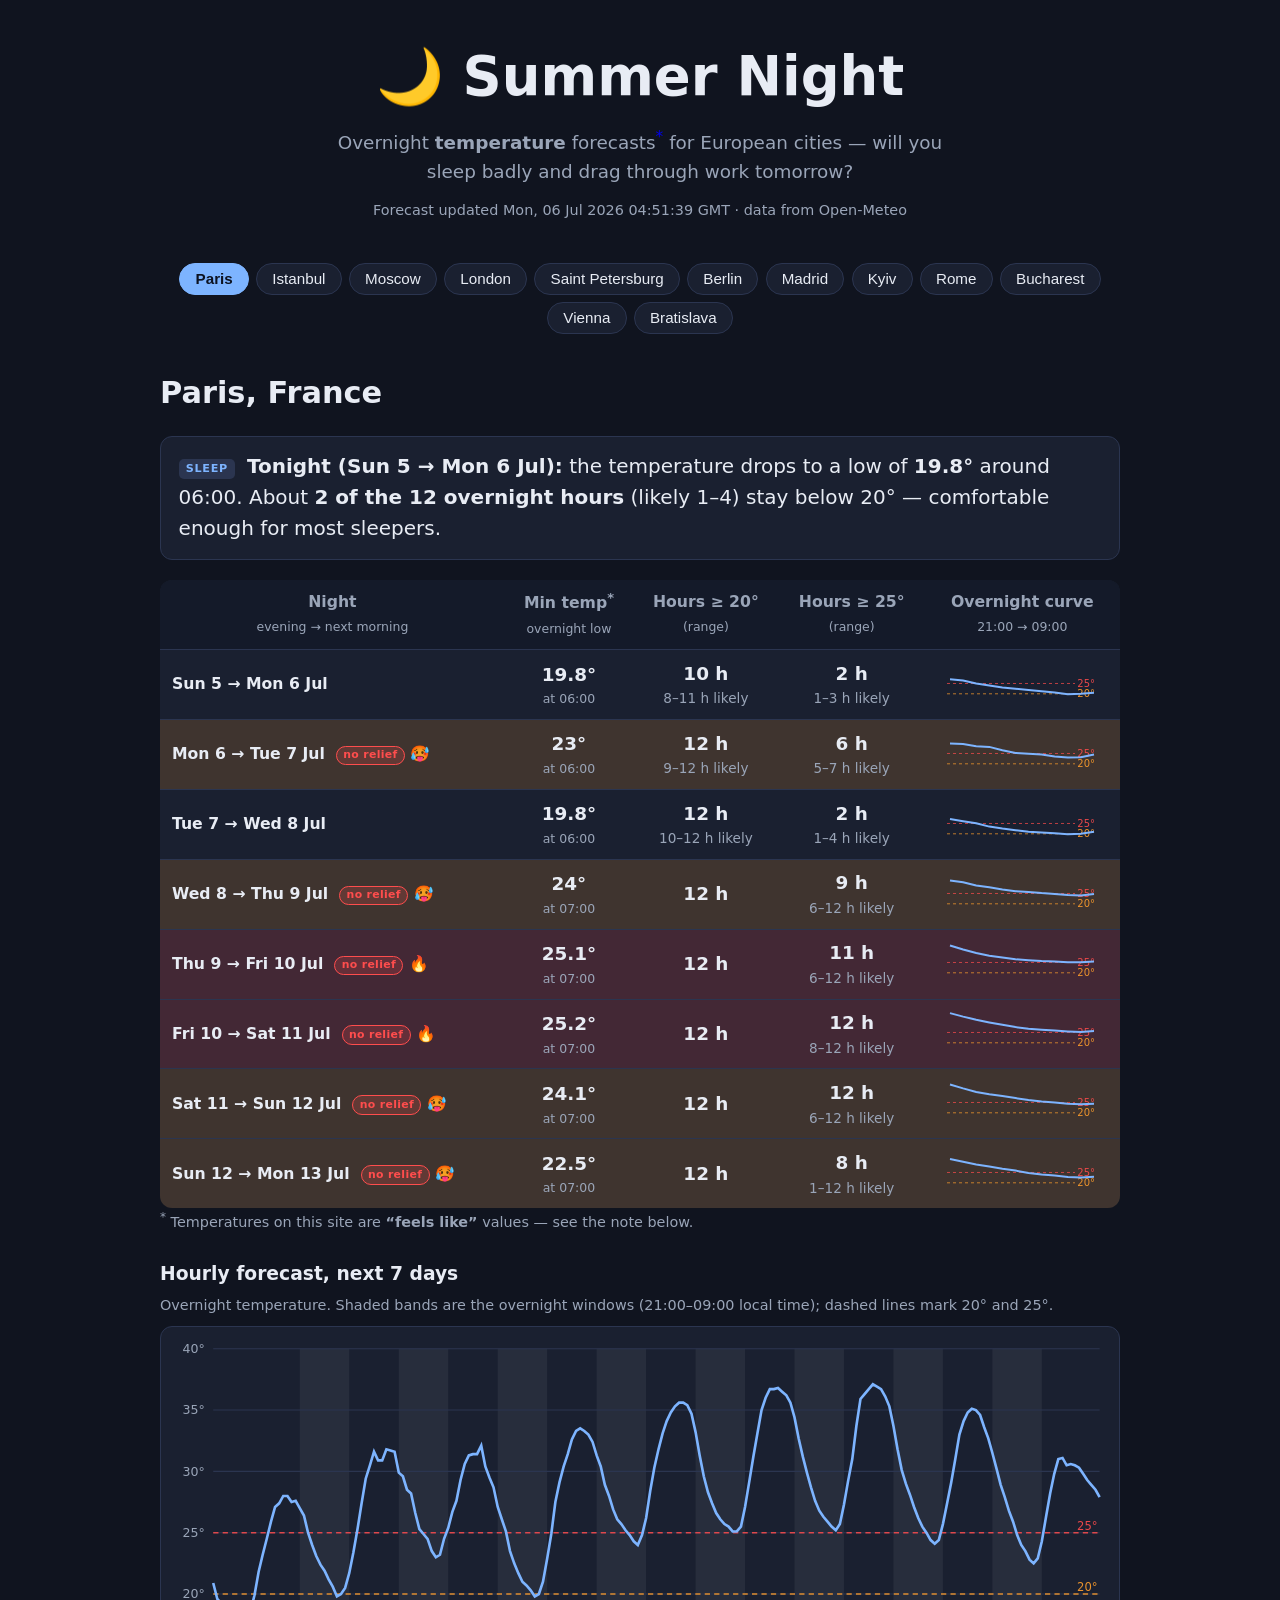
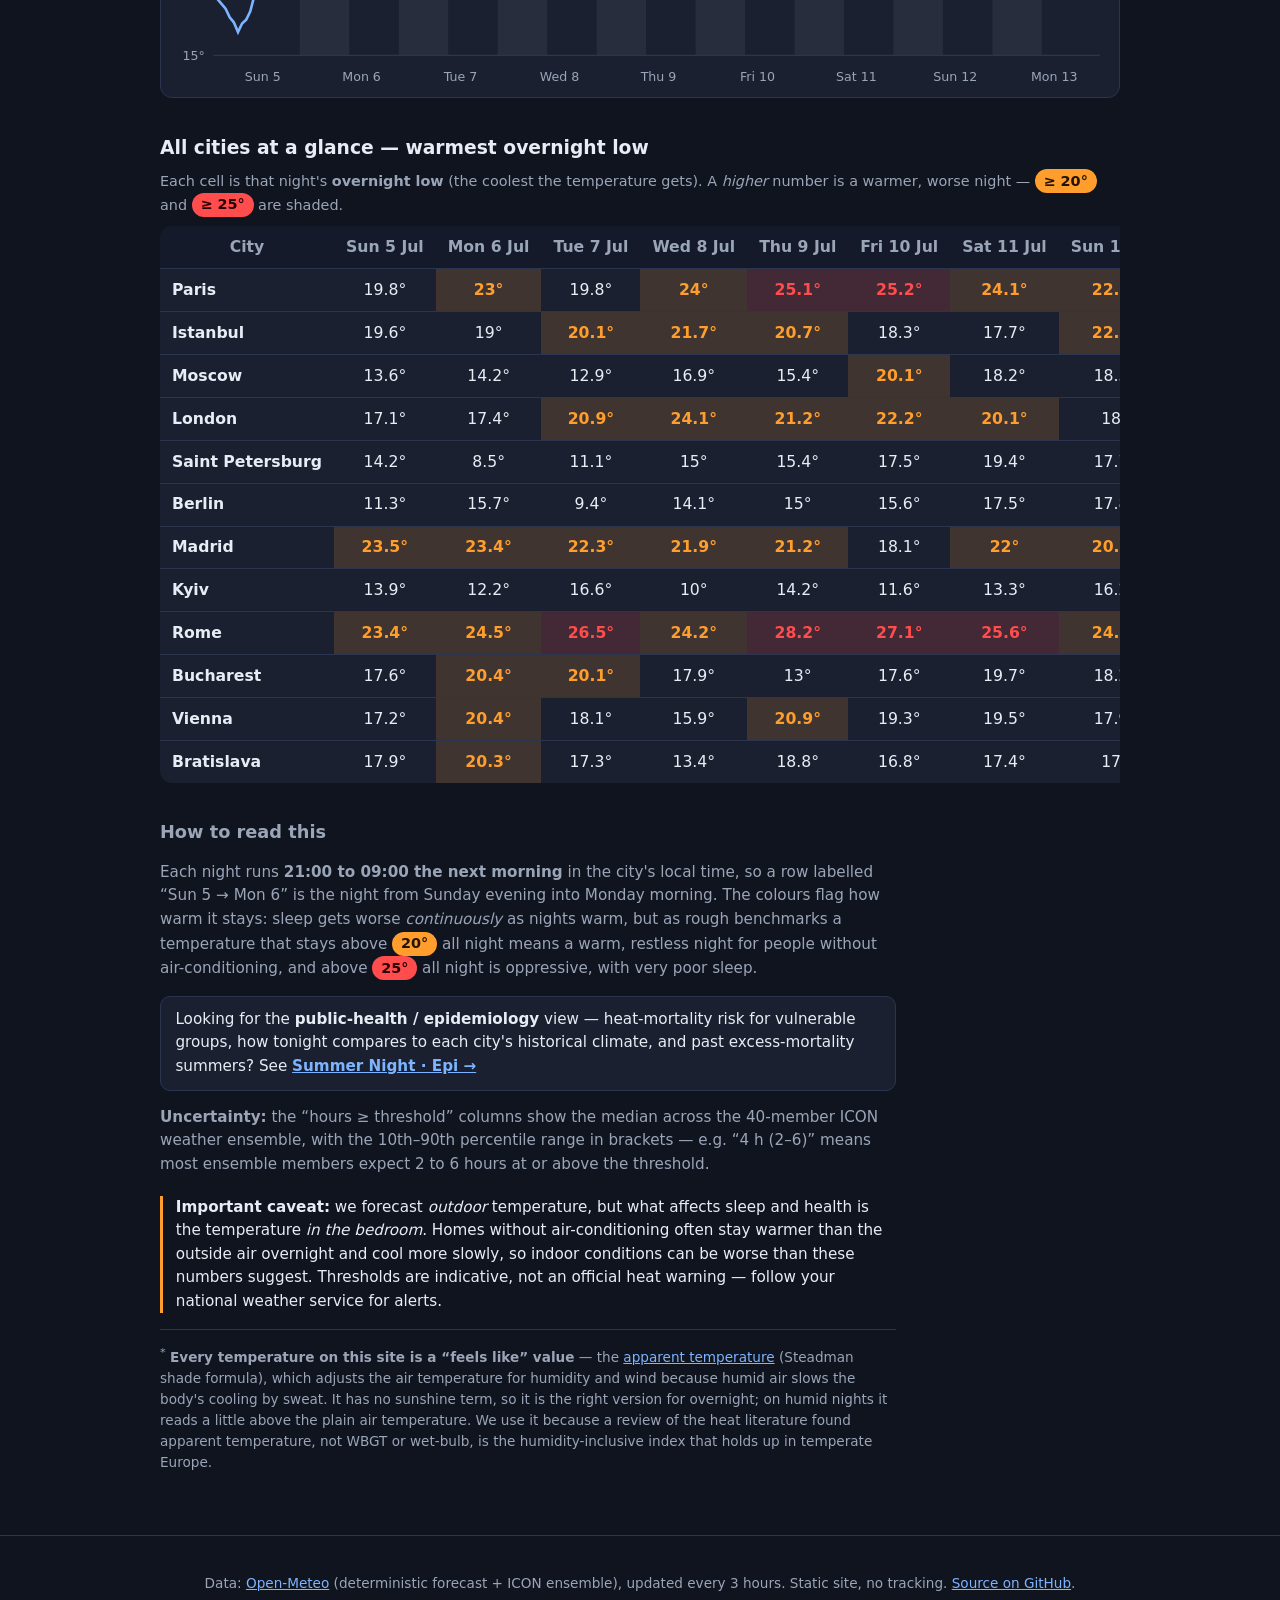
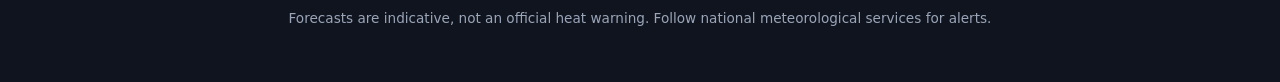
==== index.html @ 439a7d9b "Terminology cleanup, permalinks, Bratislava; remove sleep-debt banner - Call the metric 'temperature" ====
<!DOCTYPE html>
<html lang="en">
<head>
<meta charset="utf-8">
<meta name="viewport" content="width=device-width, initial-scale=1">
<title>Summer Night — overnight heat in European cities</title>
<meta name="description" content="Overnight temperature forecasts (feels like / apparent temperature) for Paris and the largest European cities, updated automatically from Open-Meteo.">
<link rel="stylesheet" href="assets/style.css">
</head>
<body>
<header>
  <h1>🌙 Summer Night</h1>
  <p class="subtitle">Overnight <strong>temperature</strong> forecasts<sup><a href="#feels-like">*</a></sup>
    for European cities — will you sleep badly and drag through work tomorrow?</p>
  <p class="updated" id="updated">Loading…</p>
</header>

<main>
  <nav class="city-pills" id="cityPills" aria-label="Choose a city"></nav>

  <section id="cityPanel" class="hidden">
    <h2 id="cityName"></h2>
    <p class="headline" id="headline"></p>

    <div class="table-wrap">
      <table id="nightTable">
        <thead>
          <tr>
            <th>Night<br><span class="thin">evening → next morning</span></th>
            <th>Min temp<sup>*</sup><br><span class="thin">overnight low</span></th>
            <th>Hours ≥ 20°<br><span class="thin">(range)</span></th>
            <th>Hours ≥ 25°<br><span class="thin">(range)</span></th>
            <th>Overnight curve<br><span class="thin">21:00 → 09:00</span></th>
          </tr>
        </thead>
        <tbody></tbody>
      </table>
    </div>
    <p class="chart-note"><sup>*</sup> Temperatures on this site are <strong>“feels like”</strong> values —
      see the note below.</p>

    <h3>Hourly forecast, next 7 days</h3>
    <p class="chart-note">Overnight temperature. Shaded bands are the overnight windows
      (21:00–09:00 local time); dashed lines mark 20° and 25°.</p>
    <div id="chart" class="chart"></div>
  </section>

  <section>
    <h3>All cities at a glance — warmest overnight low</h3>
    <p class="chart-note">Each cell is that night's <strong>overnight low</strong> (the coolest the
      temperature gets). A <em>higher</em> number is a warmer, worse night —
      <span class="chip warn">≥ 20°</span> and <span class="chip danger">≥ 25°</span> are shaded.</p>
    <div class="table-wrap">
      <table id="overview"><thead></thead><tbody></tbody></table>
    </div>
  </section>

  <section class="explain">
    <h3>How to read this</h3>
    <p>Each night runs <strong>21:00 to 09:00 the next morning</strong> in the city's local time, so a
      row labelled “Sun 5 → Mon 6” is the night from Sunday evening into Monday morning. The colours
      flag how warm it stays: sleep gets worse <em>continuously</em> as nights warm, but as rough
      benchmarks a temperature that stays above <span class="chip warn">20°</span> all night means a
      warm, restless night for people without air-conditioning, and above
      <span class="chip danger">25°</span> all night is oppressive, with very poor sleep.</p>
    <p class="epi-link">Looking for the <strong>public-health / epidemiology</strong> view — heat-mortality
      risk for vulnerable groups, how tonight compares to each city's historical climate, and past
      excess-mortality summers? See <a href="epi/">Summer Night · Epi &rarr;</a></p>
    <p><strong>Uncertainty:</strong> the “hours ≥ threshold” columns show the median across the
      40-member ICON weather ensemble, with the 10th–90th percentile range in brackets — e.g.
      “4 h (2–6)” means most ensemble members expect 2 to 6 hours at or above the threshold.</p>
    <p class="caveat"><strong>Important caveat:</strong> we forecast <em>outdoor</em> temperature, but
      what affects sleep and health is the temperature <em>in the bedroom</em>. Homes without
      air-conditioning often stay warmer than the outside air overnight and cool more slowly, so indoor
      conditions can be worse than these numbers suggest. Thresholds are indicative, not an official
      heat warning — follow your national weather service for alerts.</p>

    <p class="footnote" id="feels-like"><sup>*</sup> <strong>Every temperature on this site is a
      “feels like” value</strong> — the <a href="https://en.wikipedia.org/wiki/Apparent_temperature">apparent
      temperature</a> (Steadman shade formula), which adjusts the air temperature for humidity and wind
      because humid air slows the body's cooling by sweat. It has no sunshine term, so it is the right
      version for overnight; on humid nights it reads a little above the plain air temperature. We use
      it because a review of the heat literature found apparent temperature, not WBGT or wet-bulb, is
      the humidity-inclusive index that holds up in temperate Europe.</p>
  </section>
</main>

<footer>
  <p>Data: <a href="https://open-meteo.com/">Open-Meteo</a> (deterministic forecast + ICON ensemble),
    updated every 3 hours. Static site, no tracking.
    <a href="https://github.com/MLGlobalHealth/summer-night">Source on GitHub</a>.</p>
  <p>Forecasts are indicative, not an official heat warning. Follow national meteorological services
    for alerts.</p>
</footer>

<script src="assets/app.js"></script>
</body>
</html>
---- assets/style.css ----
:root {
  --bg: #10141f;
  --panel: #1a2030;
  --text: #e8ecf4;
  --muted: #9aa5b8;
  --line: #2b3550;
  --warn: #ff9e2c;
  --warn-bg: rgba(255, 158, 44, 0.16);
  --danger: #ff4d4d;
  --danger-bg: rgba(255, 77, 77, 0.18);
  --ok: #6fd08c;
  --accent: #7db4ff;
}

* { box-sizing: border-box; }

body {
  margin: 0;
  font-family: system-ui, -apple-system, "Segoe UI", Roboto, sans-serif;
  background: var(--bg);
  color: var(--text);
  line-height: 1.55;
}

header { text-align: center; padding: 2.2rem 1rem 0.5rem; }
h1 { font-size: clamp(2.2rem, 6vw, 3.4rem); margin: 0 0 0.4rem; }
.subtitle { font-size: 1.15rem; color: var(--muted); max-width: 40rem; margin: 0 auto; }
.updated { color: var(--muted); font-size: 0.9rem; margin-top: 0.8rem; }

main { max-width: 62rem; margin: 0 auto; padding: 0 1rem 3rem; }
section { margin-top: 2.2rem; }
h2 { font-size: 1.9rem; margin: 0 0 0.3rem; }
h3 { margin: 1.6rem 0 0.4rem; }

.city-pills {
  display: flex; flex-wrap: wrap; gap: 0.45rem;
  justify-content: center; margin-top: 1.2rem;
}
.city-pills button {
  background: var(--panel); color: var(--text);
  border: 1px solid var(--line); border-radius: 999px;
  padding: 0.4rem 0.95rem; font-size: 0.95rem; cursor: pointer;
}
.city-pills button:hover { border-color: var(--accent); }
.city-pills button.active { background: var(--accent); color: #0c1220; font-weight: 700; border-color: var(--accent); }

.headline {
  font-size: 1.25rem; background: var(--panel);
  border: 1px solid var(--line); border-radius: 12px;
  padding: 0.9rem 1.1rem;
}
.headline.warn { border-color: var(--warn); background: var(--warn-bg); }
.headline.danger { border-color: var(--danger); background: var(--danger-bg); }
.headline.mortality { margin-top: 0.7rem; font-size: 1.1rem; }
.headline.mortality:not(.warn):not(.danger) { border-color: var(--ok); }

.tag {
  display: inline-block; font-size: 0.7rem; font-weight: 800; letter-spacing: 0.06em;
  padding: 0.08rem 0.45rem; border-radius: 5px; vertical-align: 0.12em; margin-right: 0.35rem;
  background: #2b3550; color: var(--accent);
}
.headline.warn .tag { background: var(--warn); color: #241300; }
.headline.danger .tag { background: var(--danger); color: #2b0000; }
.headline.mortality:not(.warn):not(.danger) .tag { background: var(--ok); color: #062611; }

.norelief {
  display: inline-block; font-size: 0.68rem; font-weight: 700; letter-spacing: 0.03em;
  padding: 0.02rem 0.4rem; border-radius: 999px; margin-left: 0.35rem;
  background: var(--danger-bg); color: var(--danger); border: 1px solid var(--danger);
  vertical-align: 0.1em;
}

.table-wrap { overflow-x: auto; }
table {
  border-collapse: collapse; width: 100%;
  background: var(--panel); border-radius: 12px; overflow: hidden;
  font-size: 0.98rem;
}
th, td { padding: 0.55rem 0.75rem; text-align: center; border-bottom: 1px solid var(--line); white-space: nowrap; }
th { background: #141a29; font-weight: 600; color: var(--muted); }
th .thin { font-weight: 400; font-size: 0.78rem; }
tbody tr:last-child td { border-bottom: none; }
td.night-label { text-align: left; font-weight: 600; white-space: normal; }

tr.warn td { background: var(--warn-bg); }
tr.danger td { background: var(--danger-bg); }
tr.warn td.night-label::after { content: " 🥵"; }
tr.danger td.night-label::after { content: " 🔥"; }

.big { font-size: 1.15rem; font-weight: 700; }
.sub { display: block; font-size: 0.78rem; color: var(--muted); font-weight: 400; }
.range { color: var(--muted); font-size: 0.85rem; }
.stale-note { color: var(--warn); font-size: 0.85rem; }

.chip {
  display: inline-block; padding: 0.05rem 0.55rem; border-radius: 999px;
  font-weight: 700; font-size: 0.9rem;
}
.chip.warn { background: var(--warn); color: #241300; }
.chip.danger { background: var(--danger); color: #2b0000; }

.chart { background: var(--panel); border: 1px solid var(--line); border-radius: 12px; padding: 0.4rem; }
.chart svg { display: block; width: 100%; height: auto; }
.chart-note { color: var(--muted); font-size: 0.9rem; margin: 0 0 0.6rem; }

#overview td { cursor: pointer; }
#overview td.city-cell { text-align: left; font-weight: 600; }
#overview td.warn { background: var(--warn-bg); color: var(--warn); font-weight: 700; }
#overview td.danger { background: var(--danger-bg); color: var(--danger); font-weight: 700; }

.explain { color: var(--muted); font-size: 0.95rem; max-width: 46rem; }
.explain a { color: var(--accent); }
.explain .tag { vertical-align: 0.1em; }
.caveat {
  border-left: 3px solid var(--warn); padding-left: 0.8rem; margin-top: 1.2rem;
  color: var(--text);
}
.epi-link {
  background: var(--panel); border: 1px solid var(--line); border-radius: 10px;
  padding: 0.7rem 0.9rem; color: var(--text);
}
.epi-link a { color: var(--accent); font-weight: 600; white-space: nowrap; }
.footnote { font-size: 0.85rem; color: var(--muted); border-top: 1px solid var(--line); padding-top: 0.9rem; }
.footnote a { color: var(--accent); }
sup a { text-decoration: none; }

footer {
  text-align: center; color: var(--muted); font-size: 0.85rem;
  padding: 1.5rem 1rem 2.5rem; border-top: 1px solid var(--line);
}
footer a { color: var(--accent); }

.hidden { display: none; }

@media (max-width: 640px) {
  th, td { padding: 0.45rem 0.5rem; font-size: 0.88rem; }
  .headline { font-size: 1.05rem; }
}
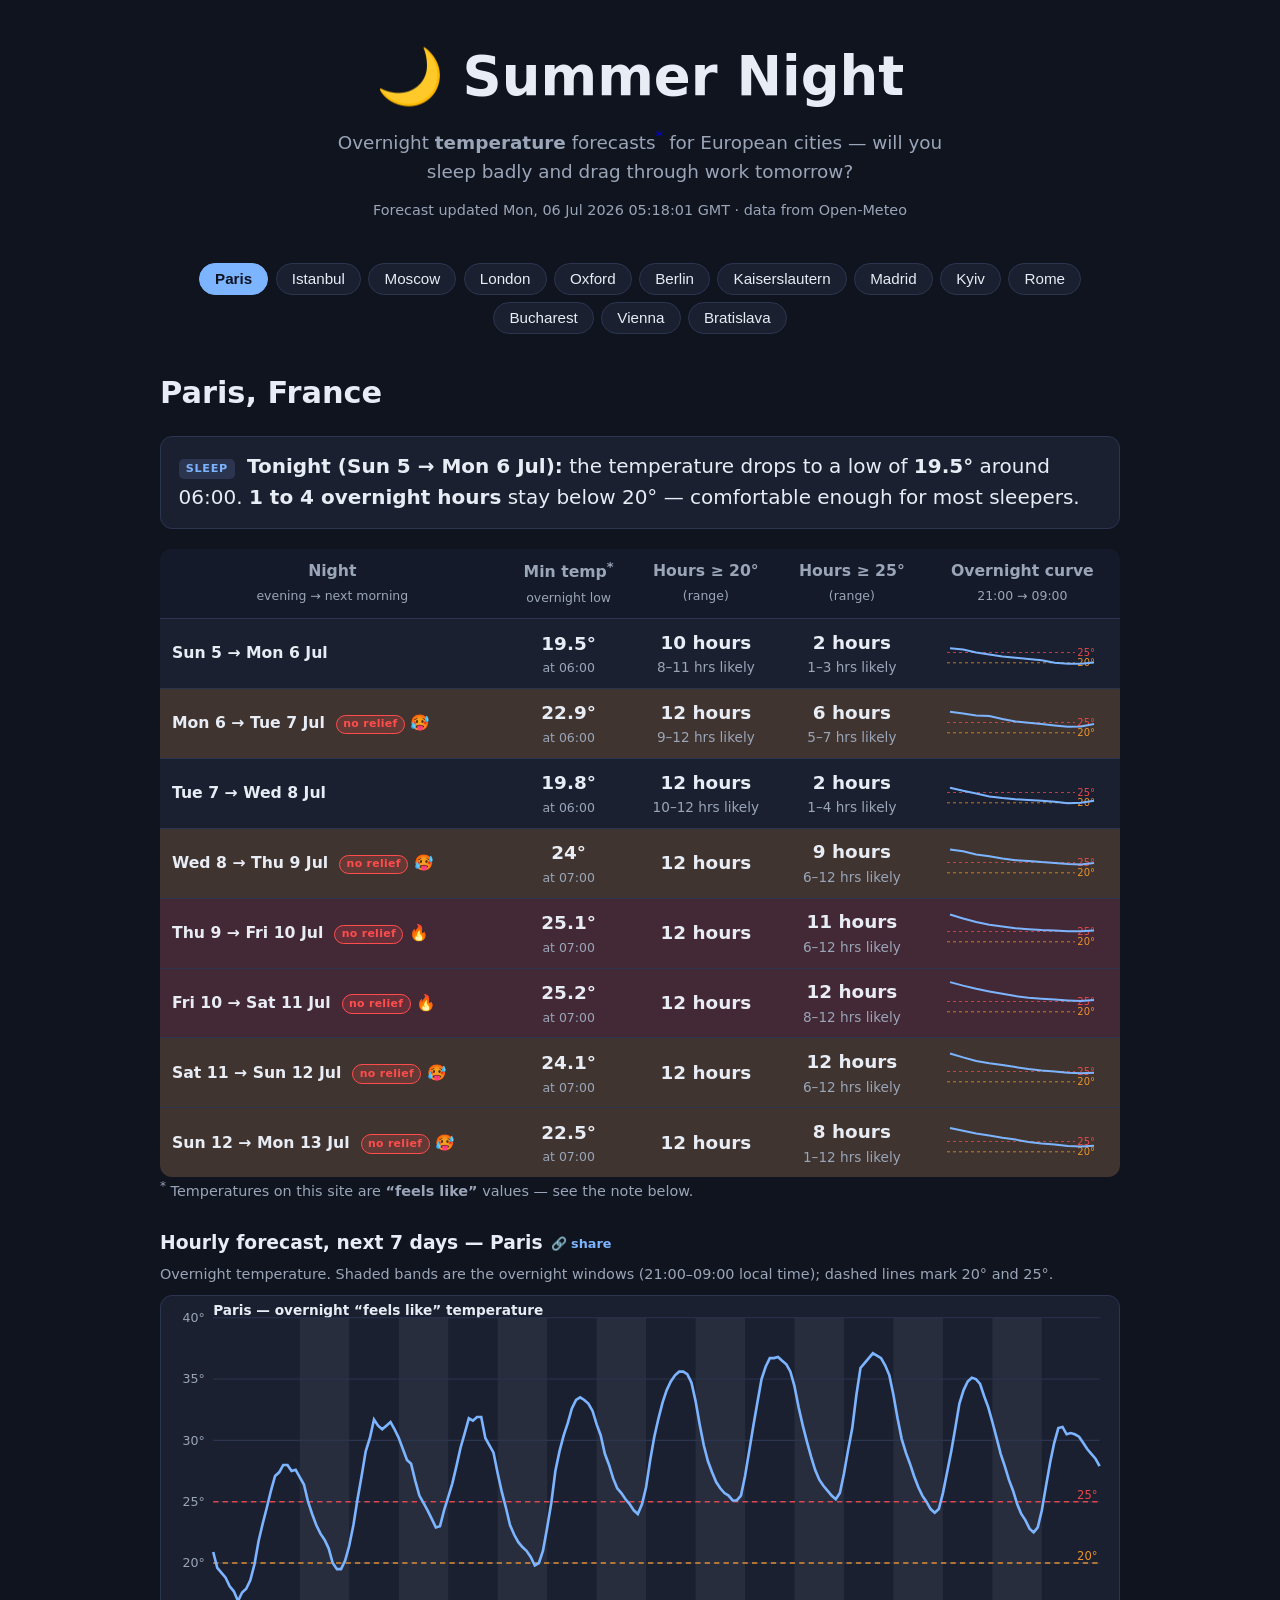
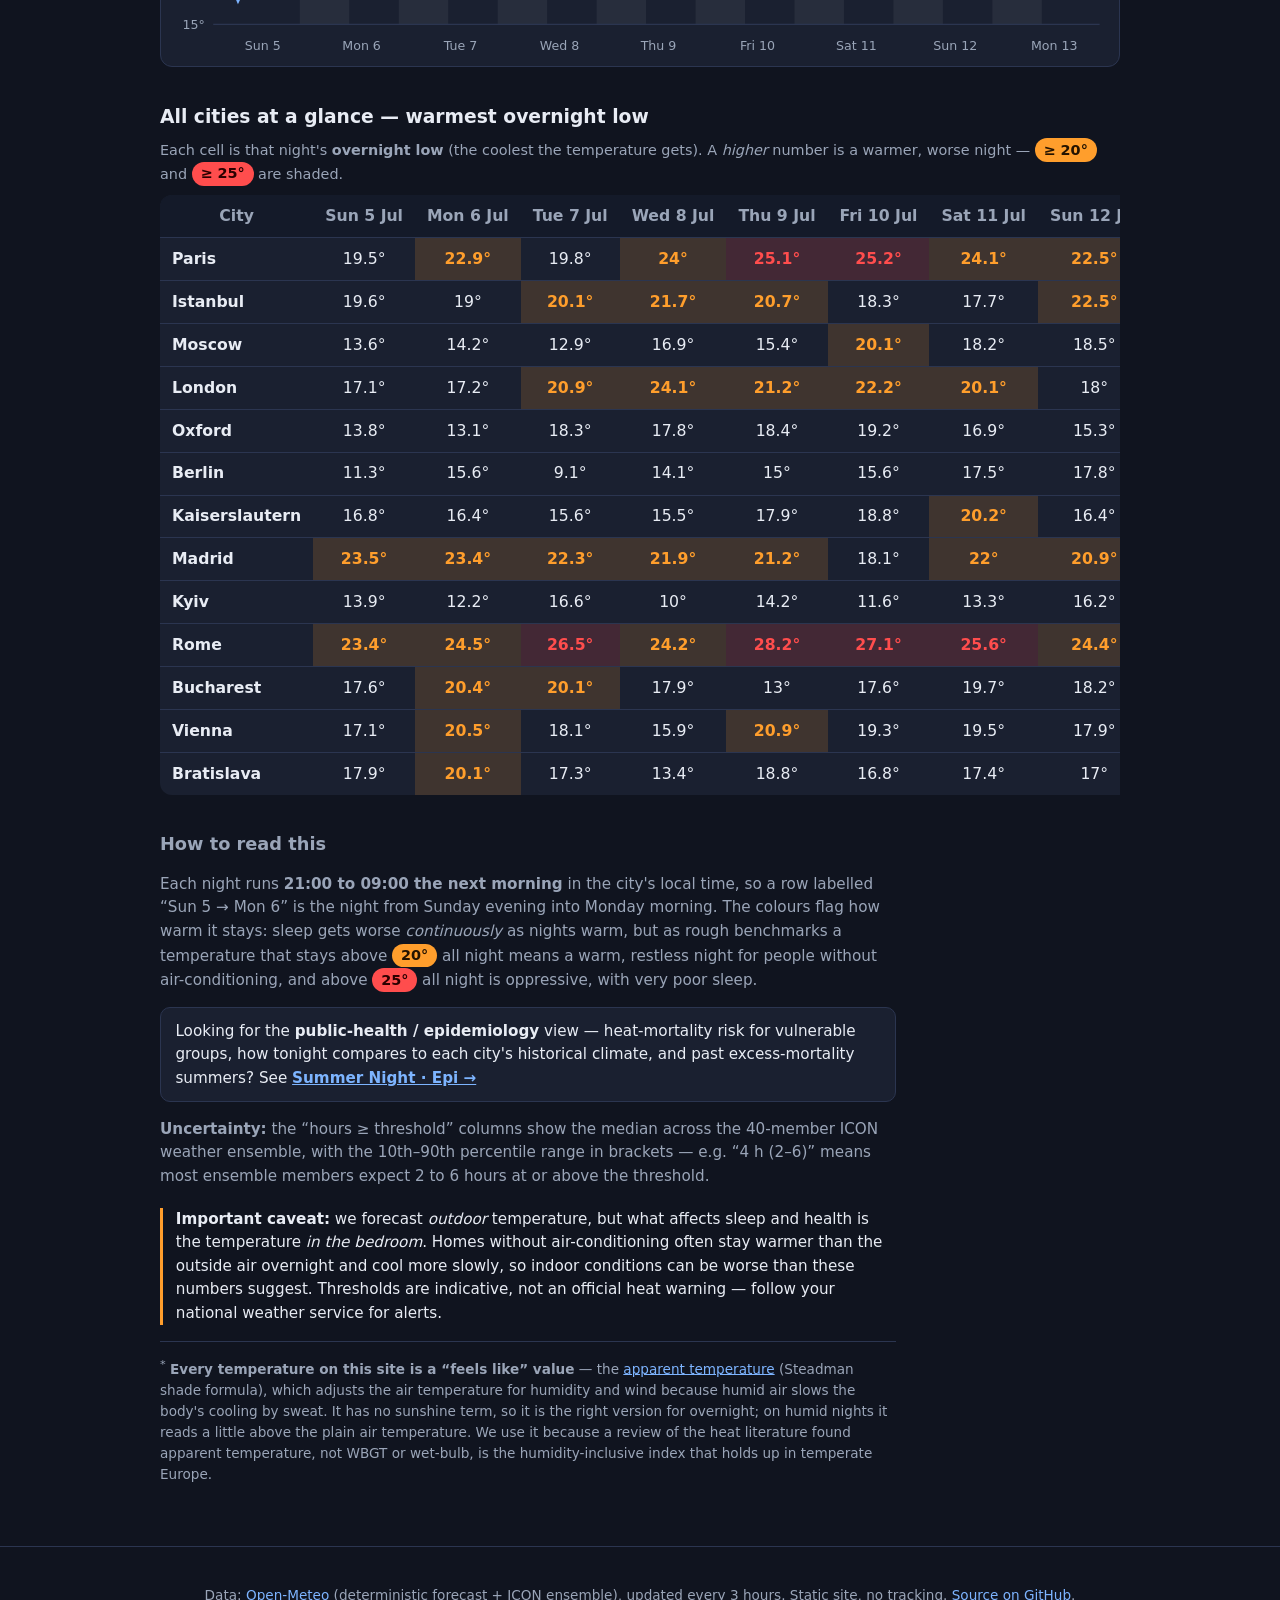
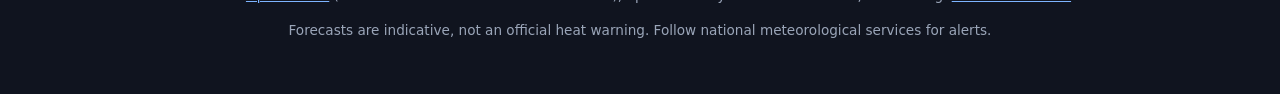
==== commit 7a78359b: "Range-only headline, 'hours' in table, chart title+share link, city changes - Headline uses range fr" ====
--- a/index.html
+++ b/index.html
@@ -39,7 +39,7 @@
     <p class="chart-note"><sup>*</sup> Temperatures on this site are <strong>“feels like”</strong> values —
       see the note below.</p>
 
-    <h3>Hourly forecast, next 7 days</h3>
+    <h3>Hourly forecast, next 7 days — <span id="chartCity"></span><a id="chartShare" class="sharelink" href="#" title="Copy a shareable link to this city">🔗 <span class="sharetext">share</span></a></h3>
     <p class="chart-note">Overnight temperature. Shaded bands are the overnight windows
       (21:00–09:00 local time); dashed lines mark 20° and 25°.</p>
     <div id="chart" class="chart"></div>
--- a/assets/style.css
+++ b/assets/style.css
@@ -123,6 +123,11 @@
 .footnote { font-size: 0.85rem; color: var(--muted); border-top: 1px solid var(--line); padding-top: 0.9rem; }
 .footnote a { color: var(--accent); }
 sup a { text-decoration: none; }
+.sharelink {
+  font-size: 0.8rem; font-weight: 600; color: var(--accent); text-decoration: none;
+  margin-left: 0.5rem; white-space: nowrap; vertical-align: 0.1em;
+}
+.sharelink:hover { text-decoration: underline; }
 
 footer {
   text-align: center; color: var(--muted); font-size: 0.85rem;
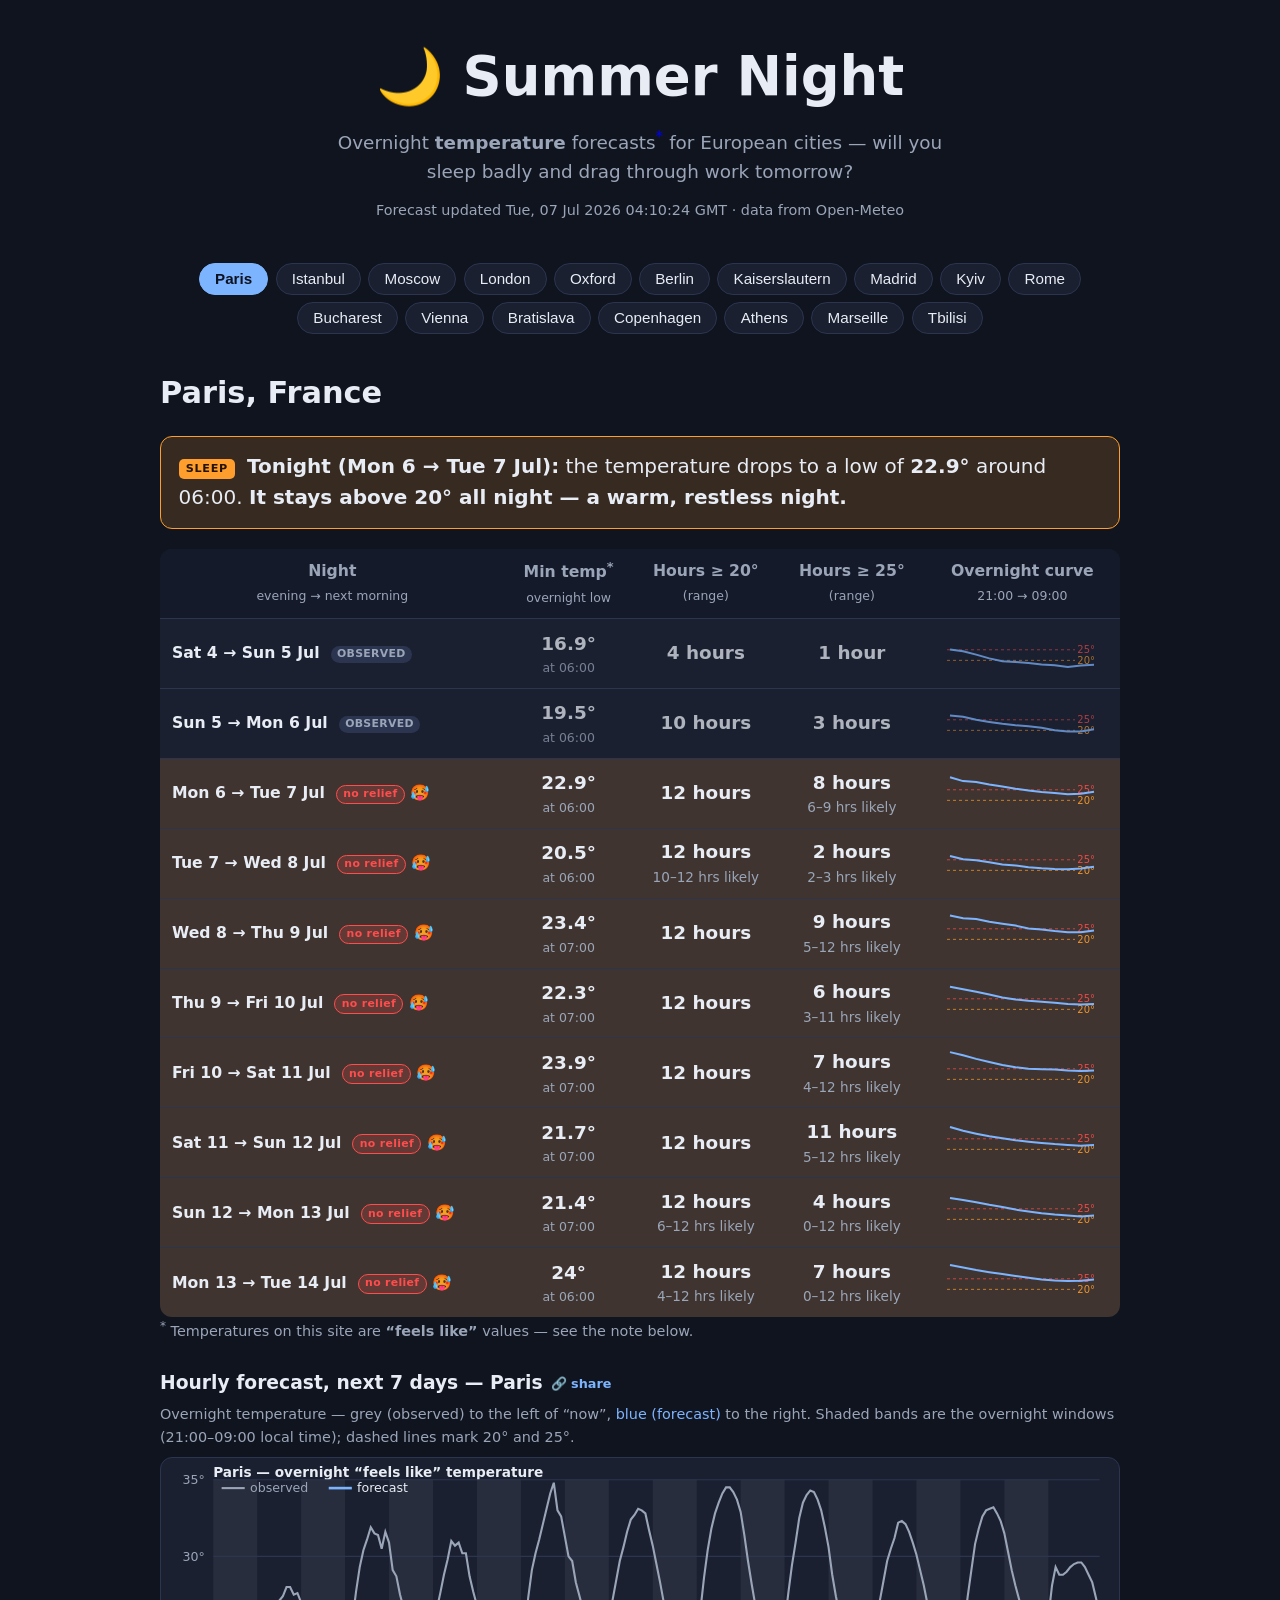
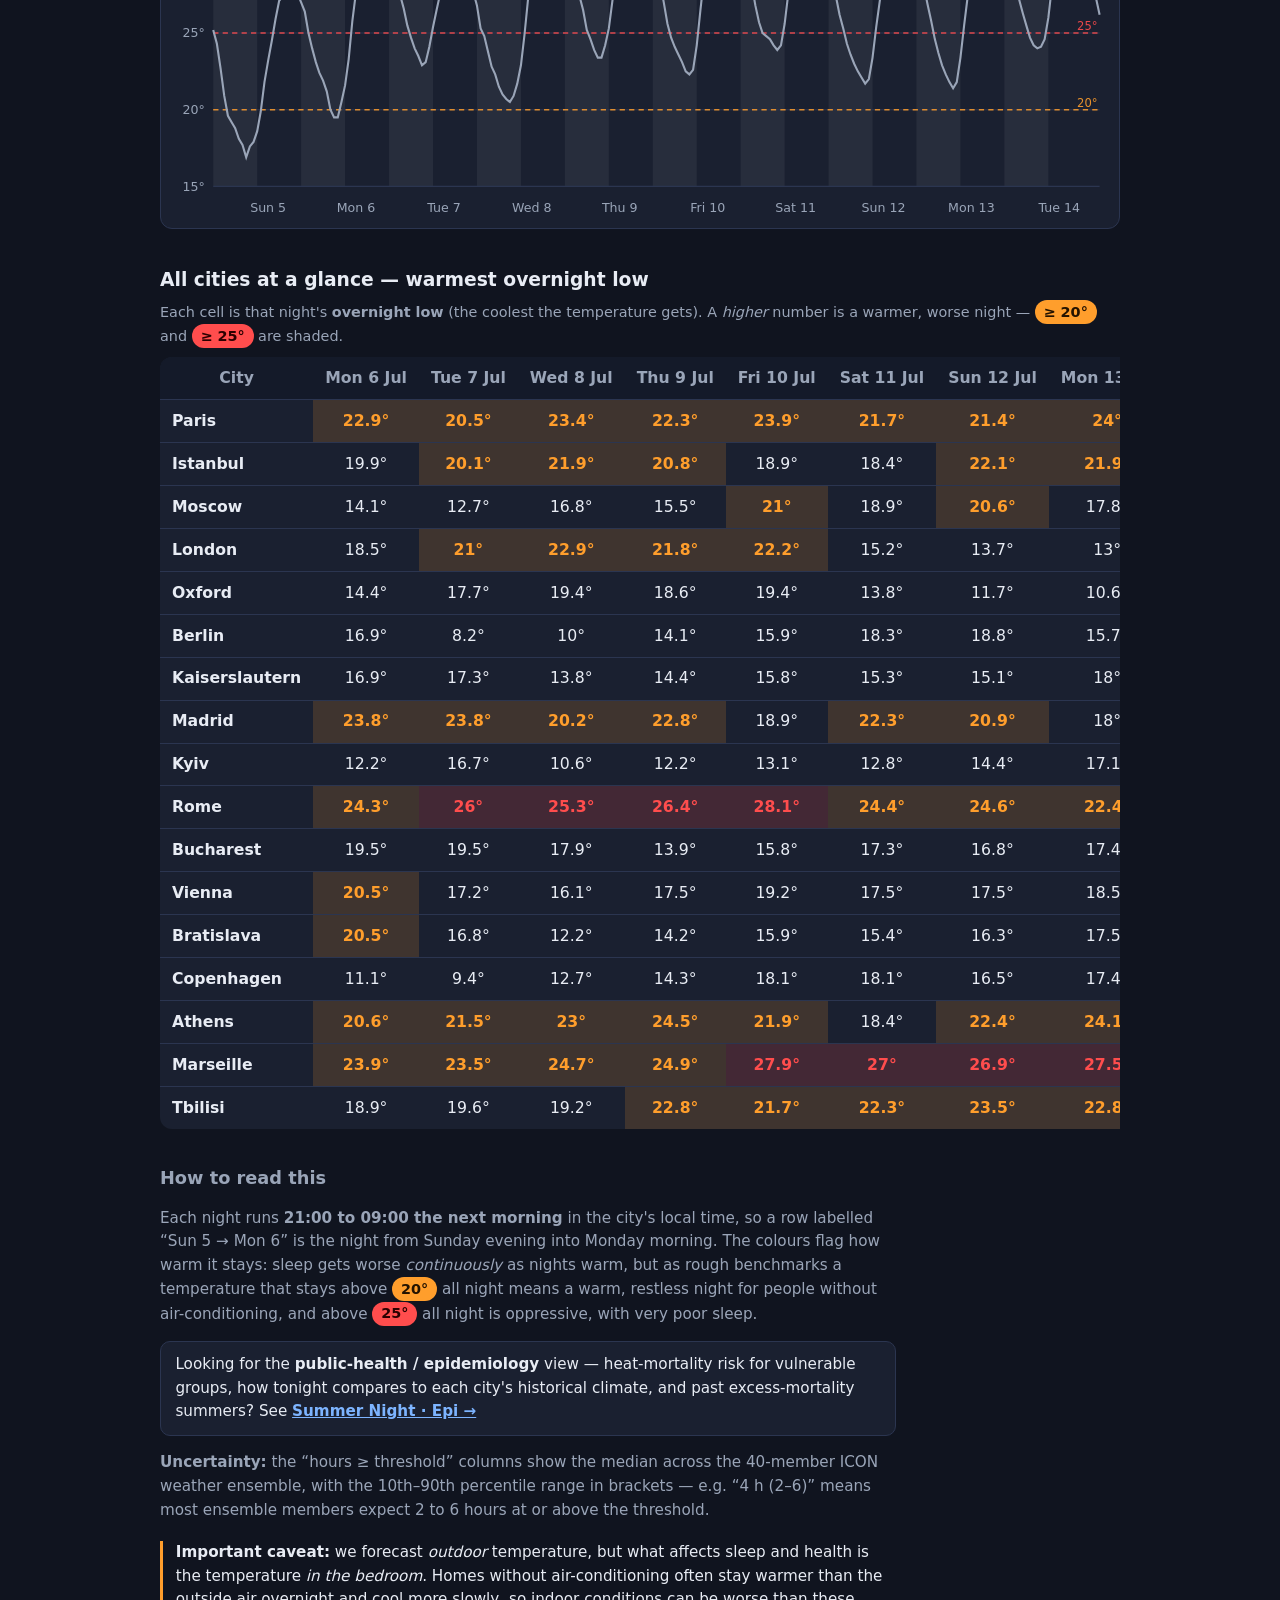
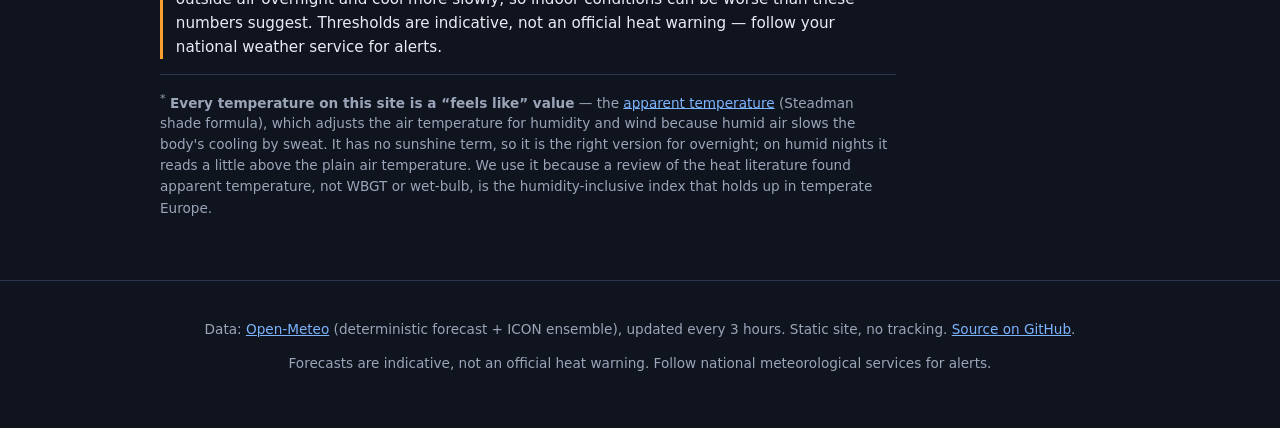
==== commit 717864db: "Add last two observed nights before the forecast week Fetch 3 past days; summarize the two elapsed o" ====
--- a/index.html
+++ b/index.html
@@ -40,8 +40,9 @@
       see the note below.</p>
 
     <h3>Hourly forecast, next 7 days — <span id="chartCity"></span><a id="chartShare" class="sharelink" href="#" title="Copy a shareable link to this city">🔗 <span class="sharetext">share</span></a></h3>
-    <p class="chart-note">Overnight temperature. Shaded bands are the overnight windows
-      (21:00–09:00 local time); dashed lines mark 20° and 25°.</p>
+    <p class="chart-note">Overnight temperature — <span style="color:var(--muted)">grey (observed)</span>
+      to the left of “now”, <span style="color:var(--accent)">blue (forecast)</span> to the right.
+      Shaded bands are the overnight windows (21:00–09:00 local time); dashed lines mark 20° and 25°.</p>
     <div id="chart" class="chart"></div>
   </section>
 
--- a/assets/style.css
+++ b/assets/style.css
@@ -84,6 +84,13 @@
 
 tr.warn td { background: var(--warn-bg); }
 tr.danger td { background: var(--danger-bg); }
+tr.observed td { opacity: 0.72; }
+tr.observed td.night-label { opacity: 1; }
+.obs-tag {
+  display: inline-block; font-size: 0.68rem; font-weight: 700; letter-spacing: 0.03em;
+  padding: 0.02rem 0.4rem; border-radius: 999px; margin-left: 0.35rem; vertical-align: 0.1em;
+  background: #2b3550; color: var(--muted); text-transform: uppercase;
+}
 tr.warn td.night-label::after { content: " 🥵"; }
 tr.danger td.night-label::after { content: " 🔥"; }
 
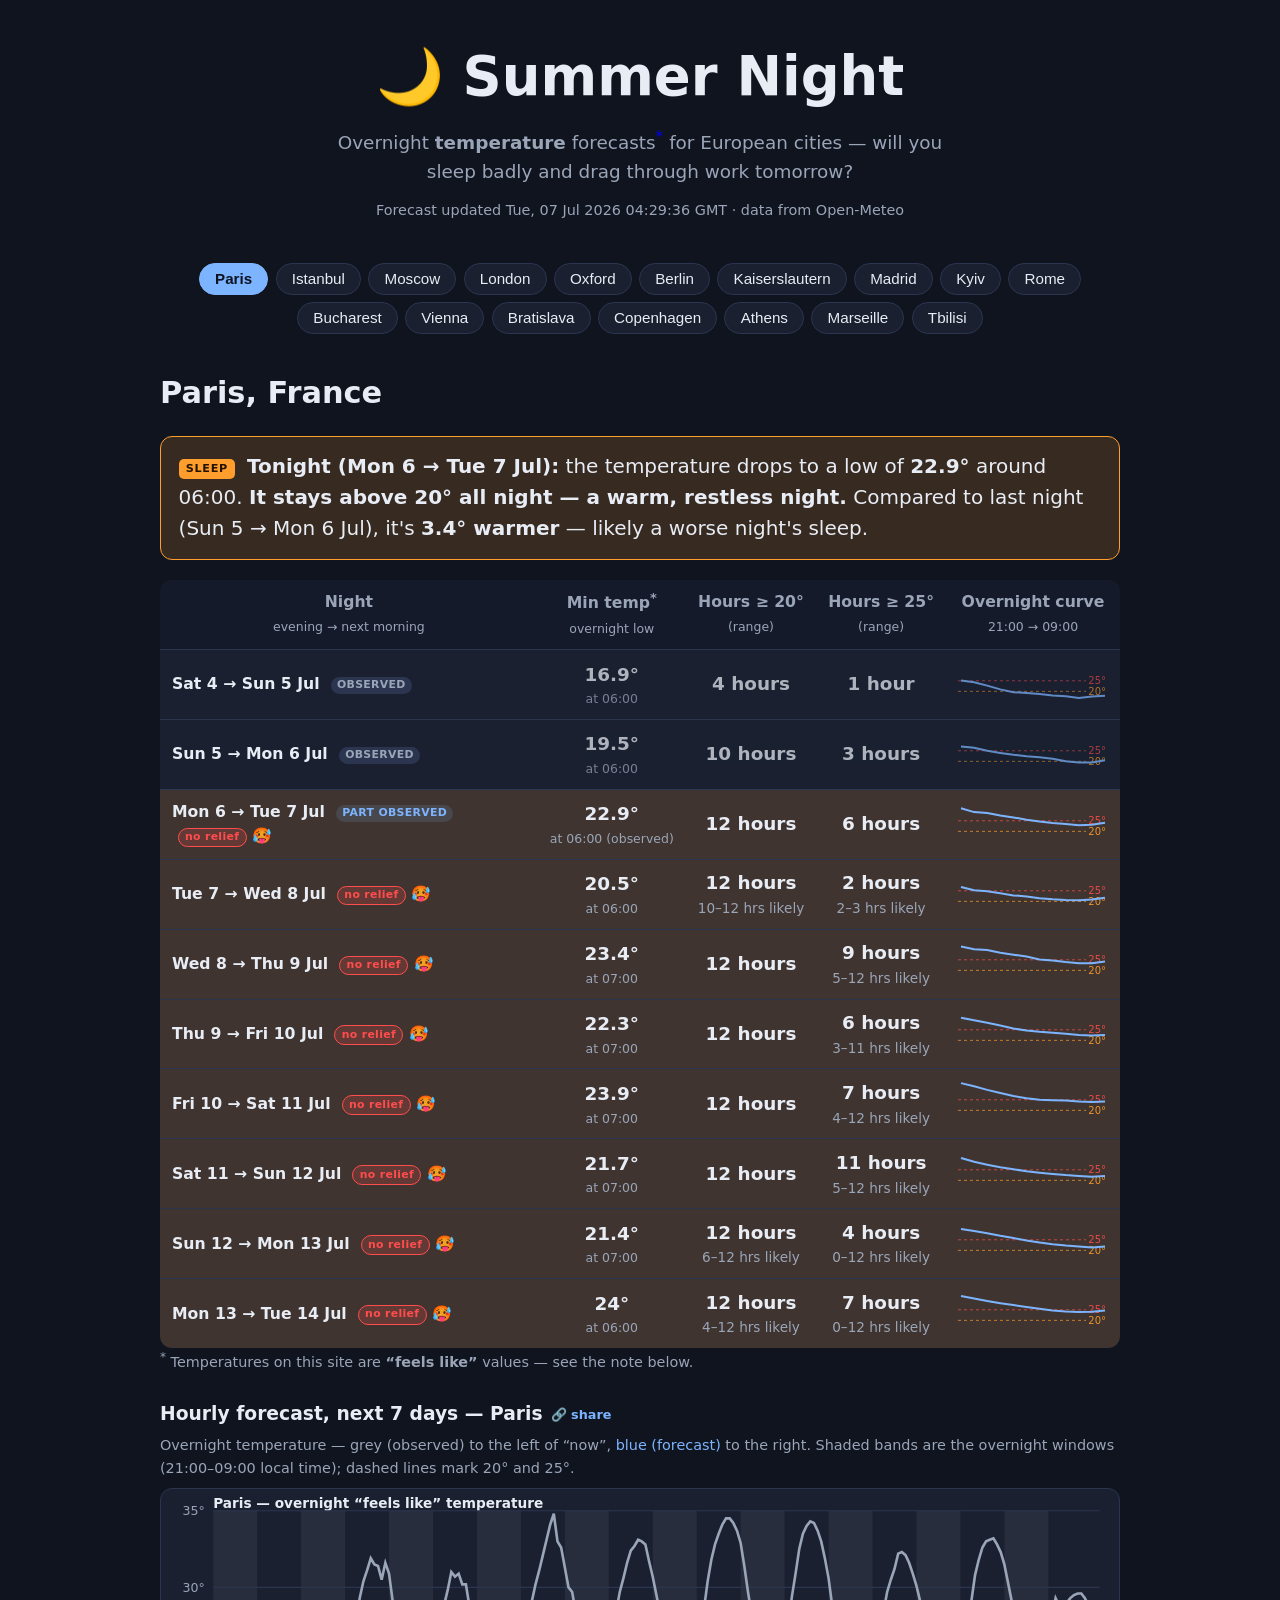
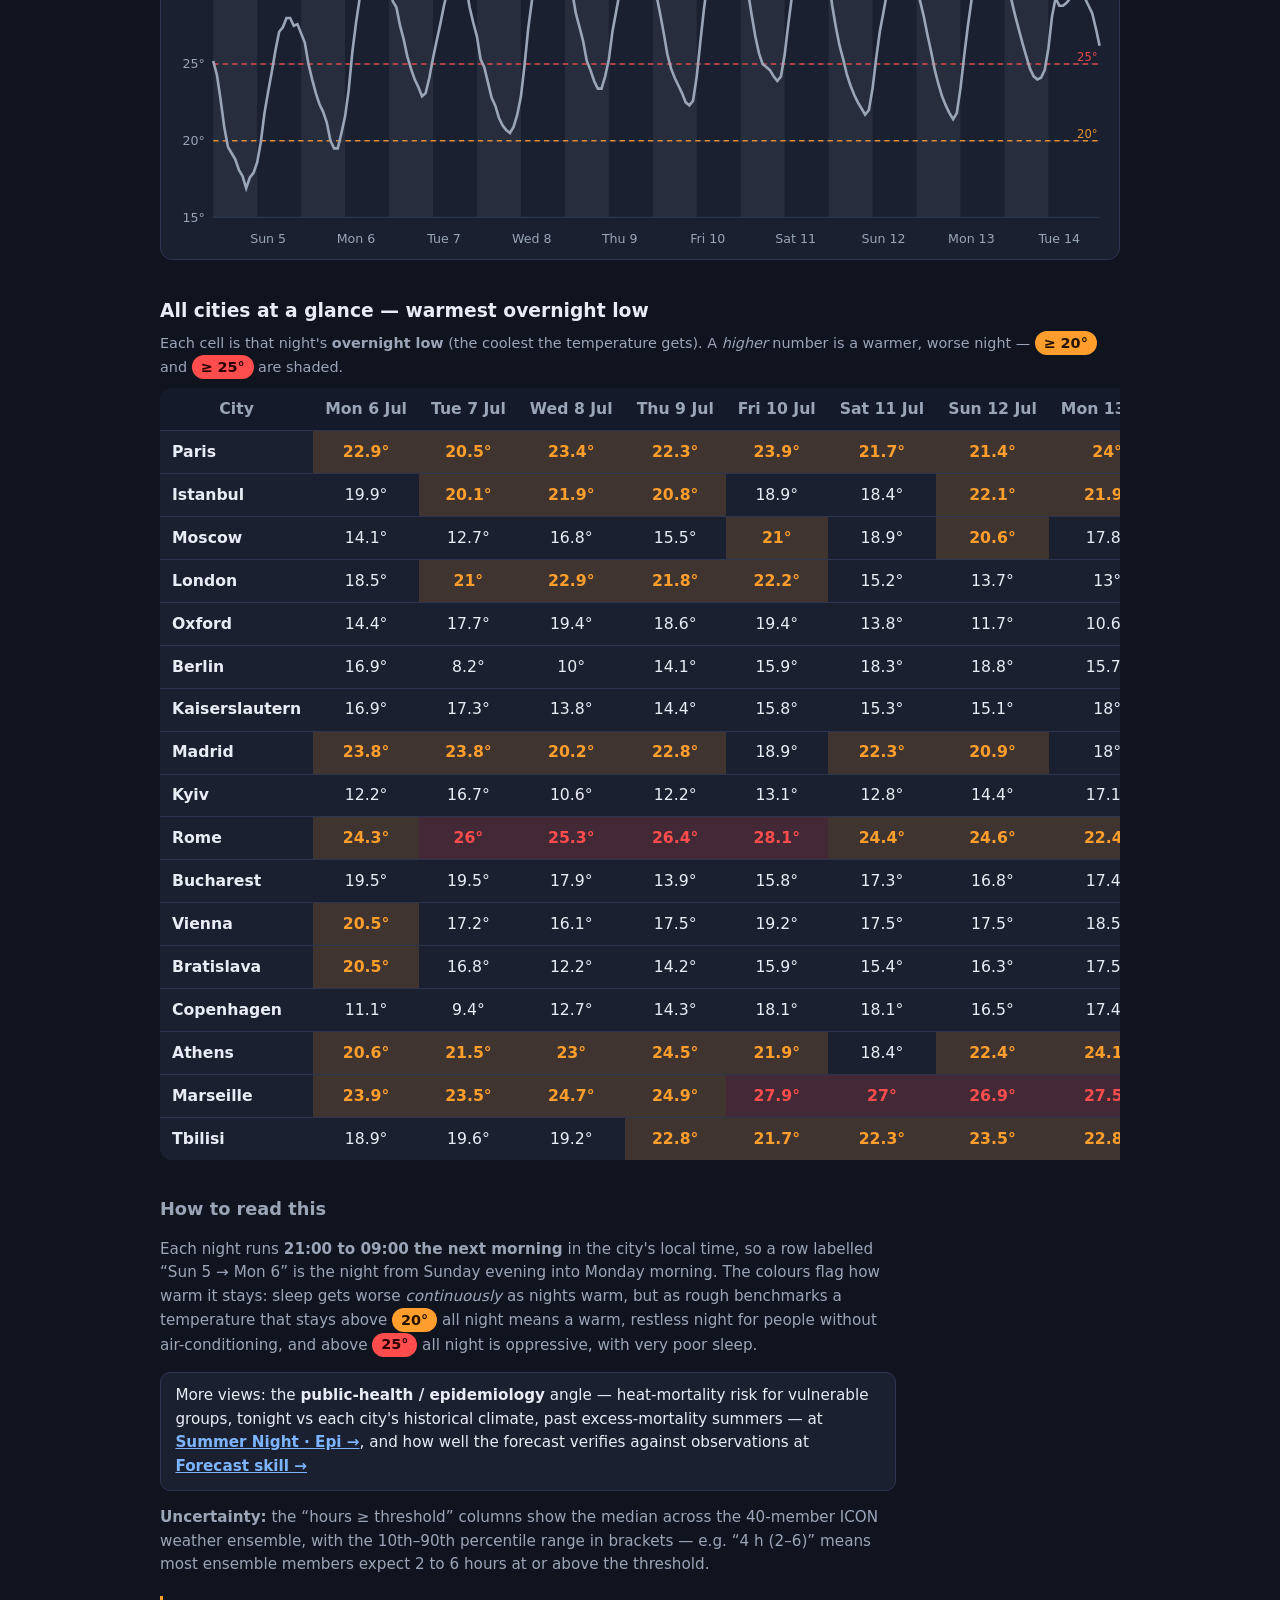
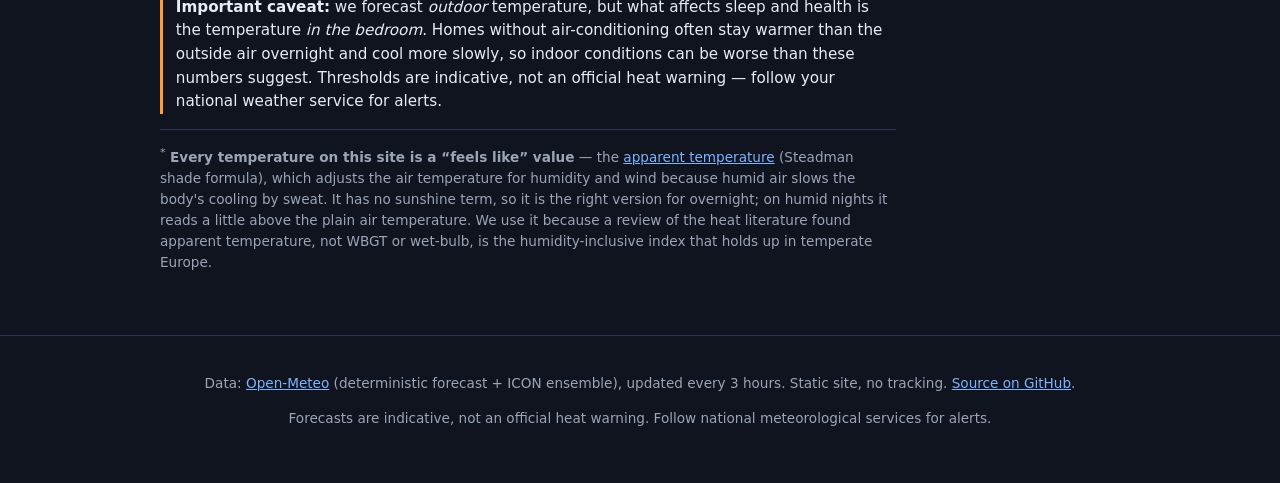
==== commit e7046122: "Add forecast-skill view + 'vs last night' headline comparison - New /skill/ page: logs forecasted ho" ====
--- a/index.html
+++ b/index.html
@@ -64,9 +64,10 @@
       benchmarks a temperature that stays above <span class="chip warn">20°</span> all night means a
       warm, restless night for people without air-conditioning, and above
       <span class="chip danger">25°</span> all night is oppressive, with very poor sleep.</p>
-    <p class="epi-link">Looking for the <strong>public-health / epidemiology</strong> view — heat-mortality
-      risk for vulnerable groups, how tonight compares to each city's historical climate, and past
-      excess-mortality summers? See <a href="epi/">Summer Night · Epi &rarr;</a></p>
+    <p class="epi-link">More views: the <strong>public-health / epidemiology</strong> angle — heat-mortality
+      risk for vulnerable groups, tonight vs each city's historical climate, past excess-mortality
+      summers — at <a href="epi/">Summer Night · Epi &rarr;</a>, and how well the forecast verifies
+      against observations at <a href="skill/">Forecast skill &rarr;</a></p>
     <p><strong>Uncertainty:</strong> the “hours ≥ threshold” columns show the median across the
       40-member ICON weather ensemble, with the 10th–90th percentile range in brackets — e.g.
       “4 h (2–6)” means most ensemble members expect 2 to 6 hours at or above the threshold.</p>
--- a/assets/style.css
+++ b/assets/style.css
@@ -91,6 +91,8 @@
   padding: 0.02rem 0.4rem; border-radius: 999px; margin-left: 0.35rem; vertical-align: 0.1em;
   background: #2b3550; color: var(--muted); text-transform: uppercase;
 }
+.obs-tag.part { color: var(--accent); background: rgba(125, 180, 255, 0.14); }
+tr.partobs td { opacity: 1; }
 tr.warn td.night-label::after { content: " 🥵"; }
 tr.danger td.night-label::after { content: " 🔥"; }
 
@@ -144,6 +146,11 @@
 
 .hidden { display: none; }
 
+.err-ok { color: var(--ok); font-weight: 700; }
+.err-mid { color: var(--warn); font-weight: 700; }
+.err-hi { color: var(--danger); font-weight: 700; }
+.muted { color: var(--muted); }
+
 @media (max-width: 640px) {
   th, td { padding: 0.45rem 0.5rem; font-size: 0.88rem; }
   .headline { font-size: 1.05rem; }
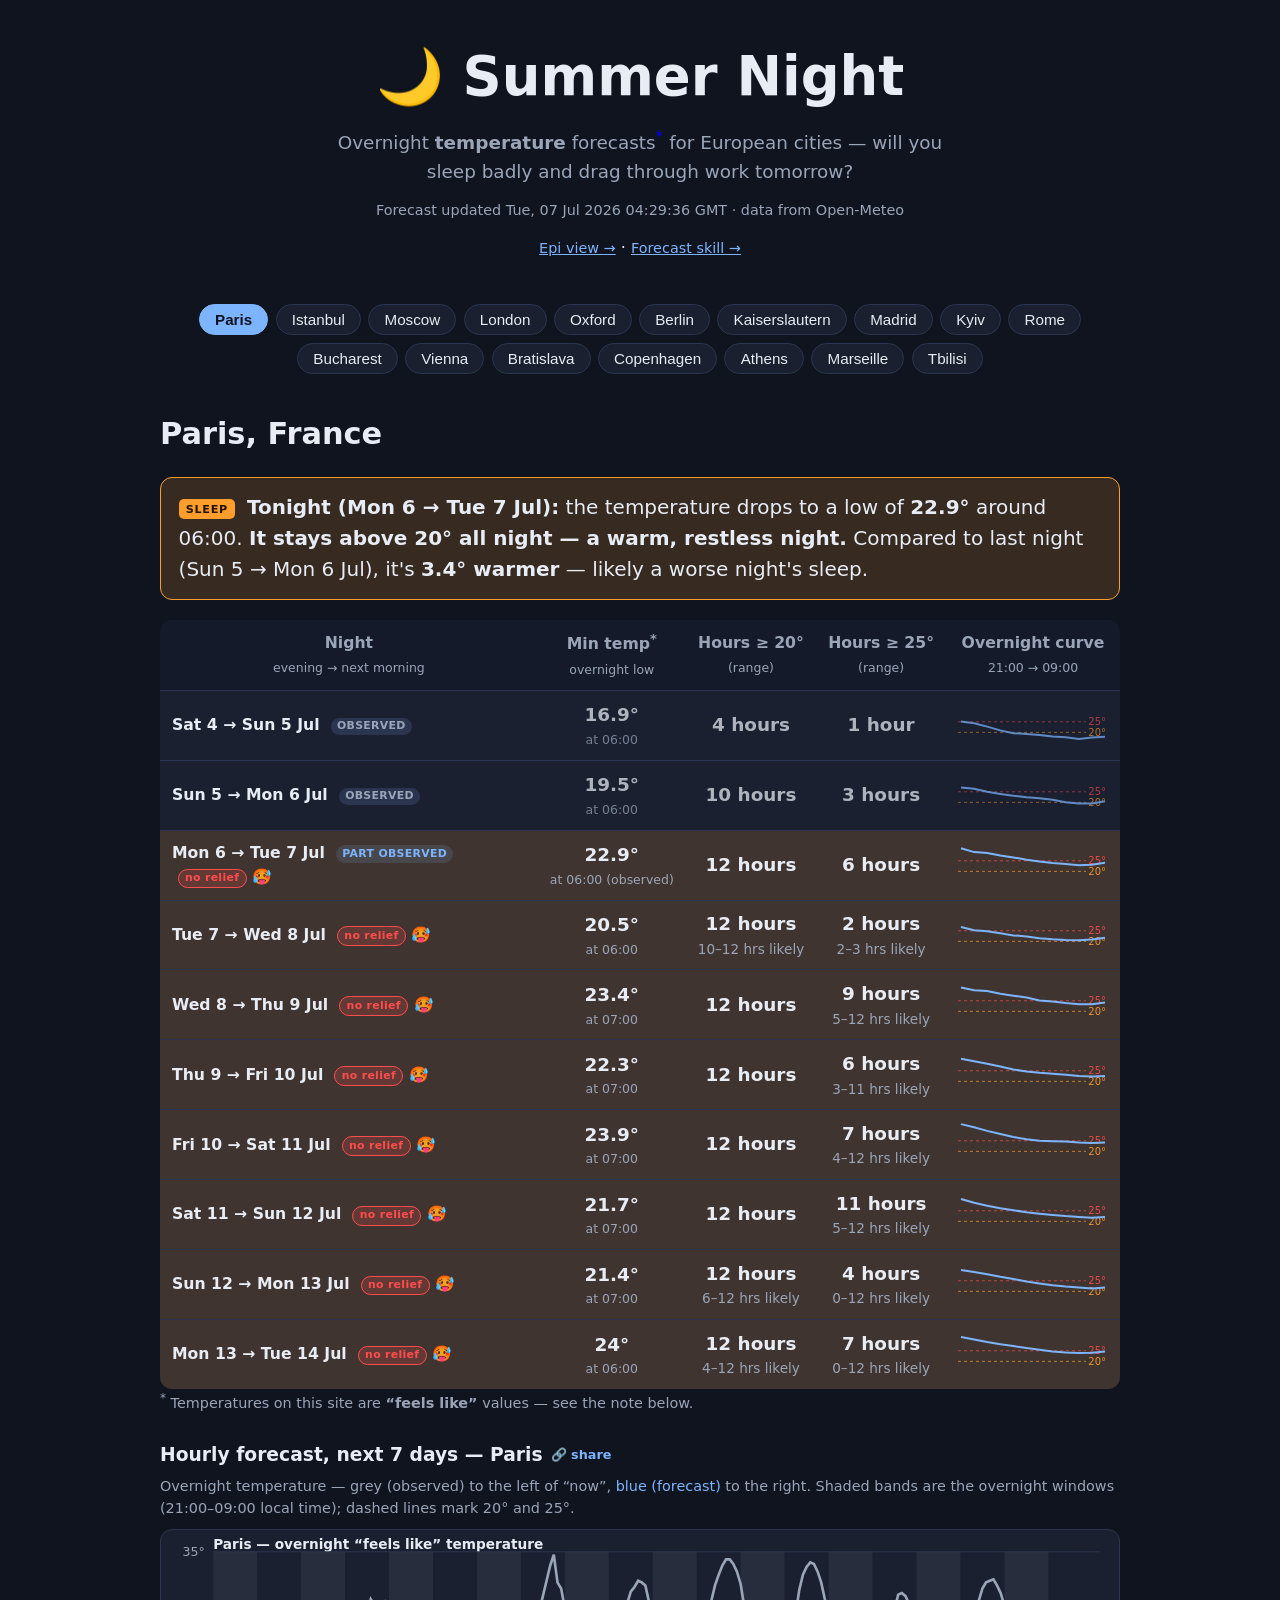
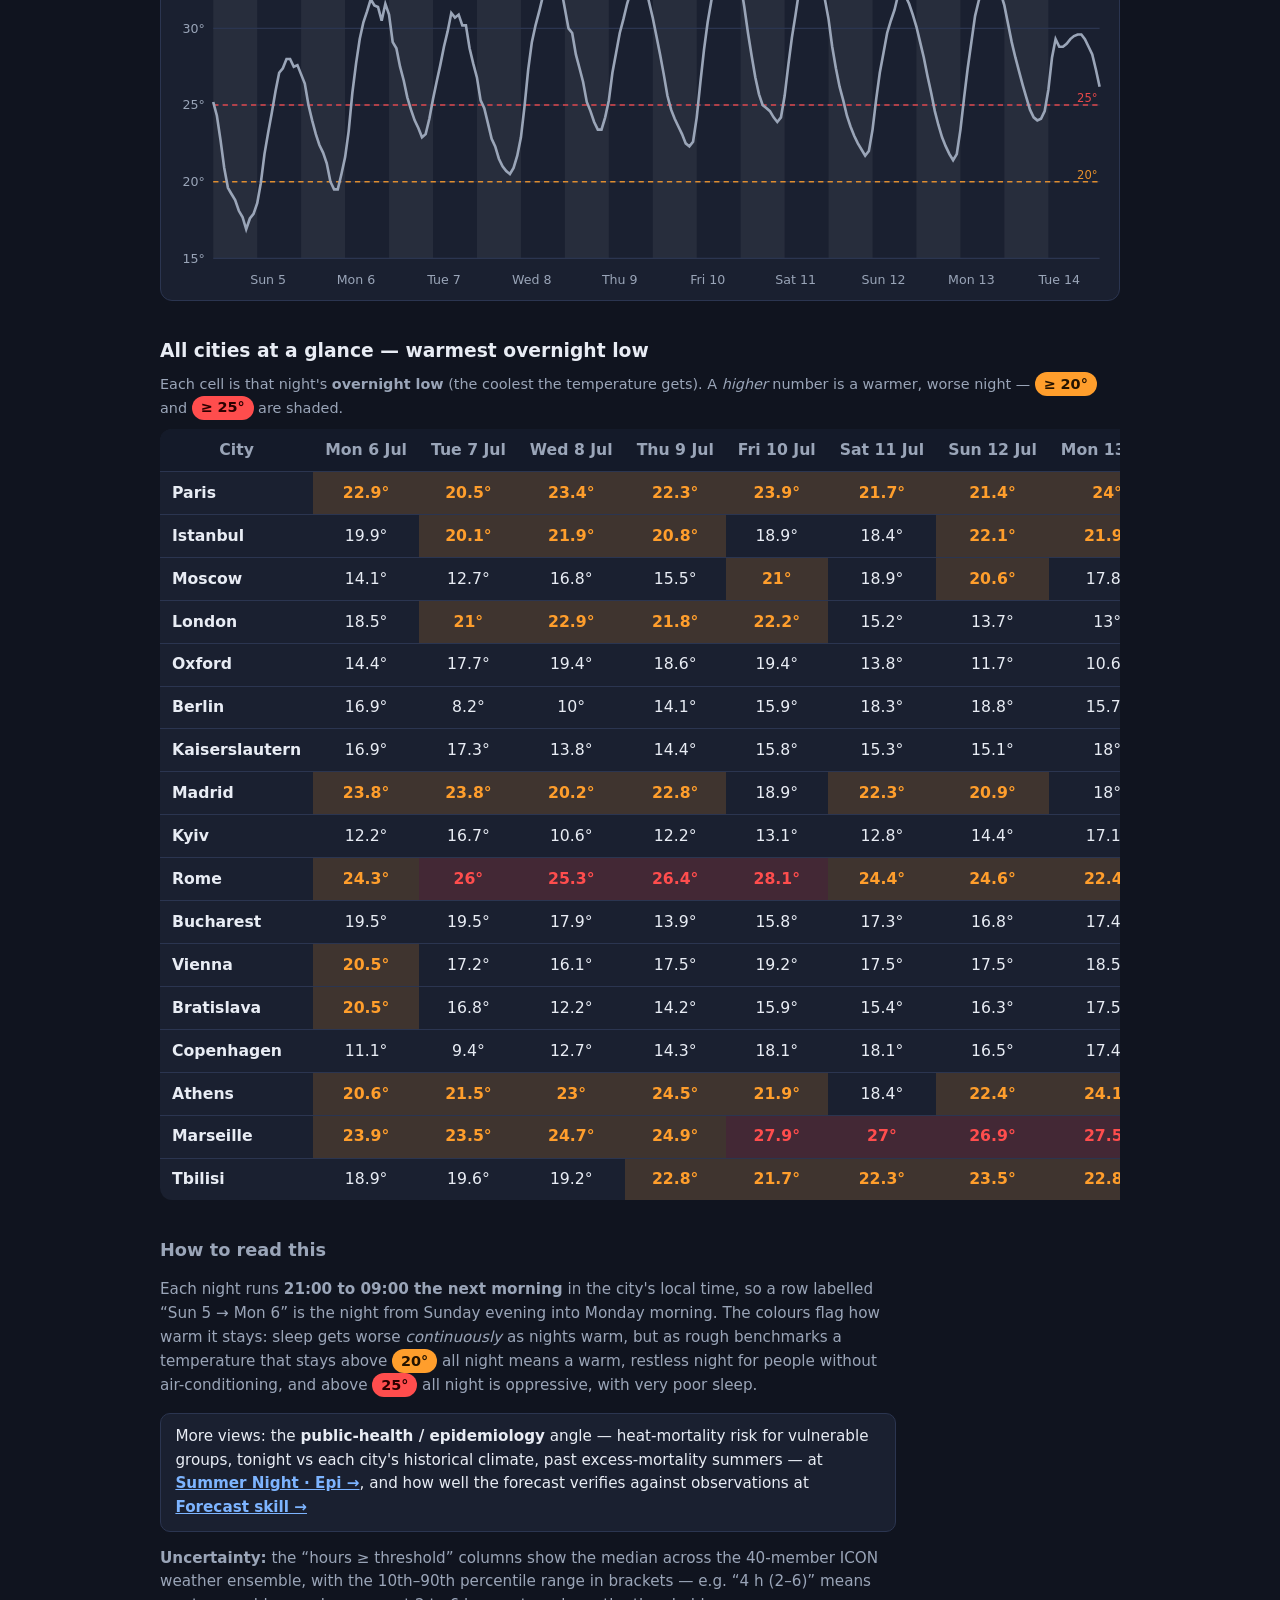
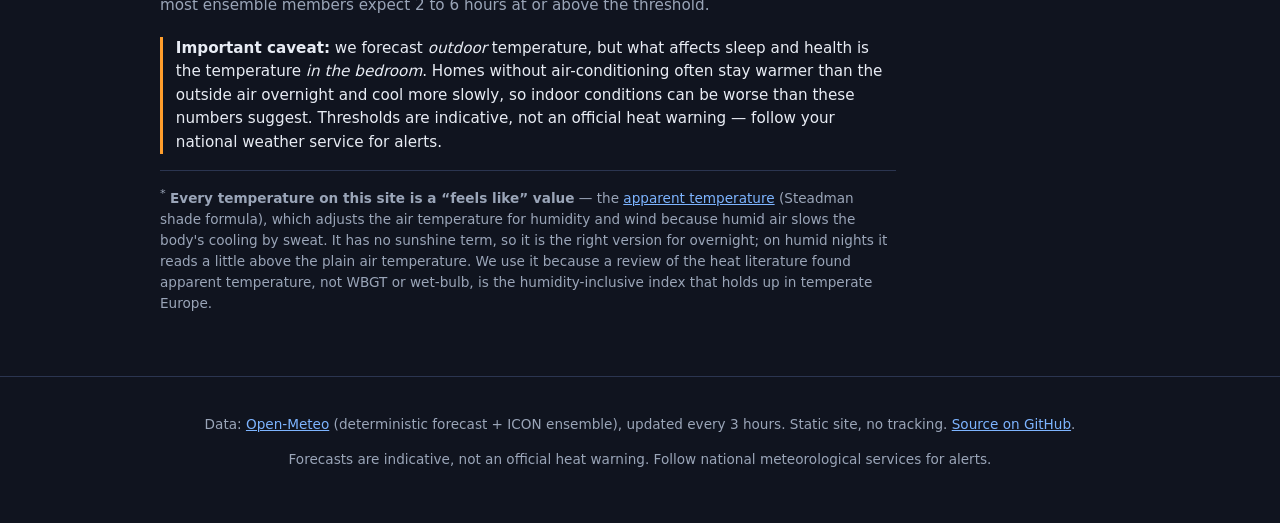
==== commit 9605933d: "Add top nav links to the everyday view (Epi / Forecast skill) Co-Authored-By: Claude Fable 5 <norepl" ====
--- a/index.html
+++ b/index.html
@@ -13,6 +13,7 @@
   <p class="subtitle">Overnight <strong>temperature</strong> forecasts<sup><a href="#feels-like">*</a></sup>
     for European cities — will you sleep badly and drag through work tomorrow?</p>
   <p class="updated" id="updated">Loading…</p>
+  <p class="backlink"><a href="epi/">Epi view &rarr;</a> · <a href="skill/">Forecast skill &rarr;</a></p>
 </header>
 
 <main>
--- a/assets/style.css
+++ b/assets/style.css
@@ -26,6 +26,8 @@
 h1 { font-size: clamp(2.2rem, 6vw, 3.4rem); margin: 0 0 0.4rem; }
 .subtitle { font-size: 1.15rem; color: var(--muted); max-width: 40rem; margin: 0 auto; }
 .updated { color: var(--muted); font-size: 0.9rem; margin-top: 0.8rem; }
+.backlink { margin-top: 0.4rem; }
+.backlink a { color: var(--accent); font-size: 0.9rem; }
 
 main { max-width: 62rem; margin: 0 auto; padding: 0 1rem 3rem; }
 section { margin-top: 2.2rem; }
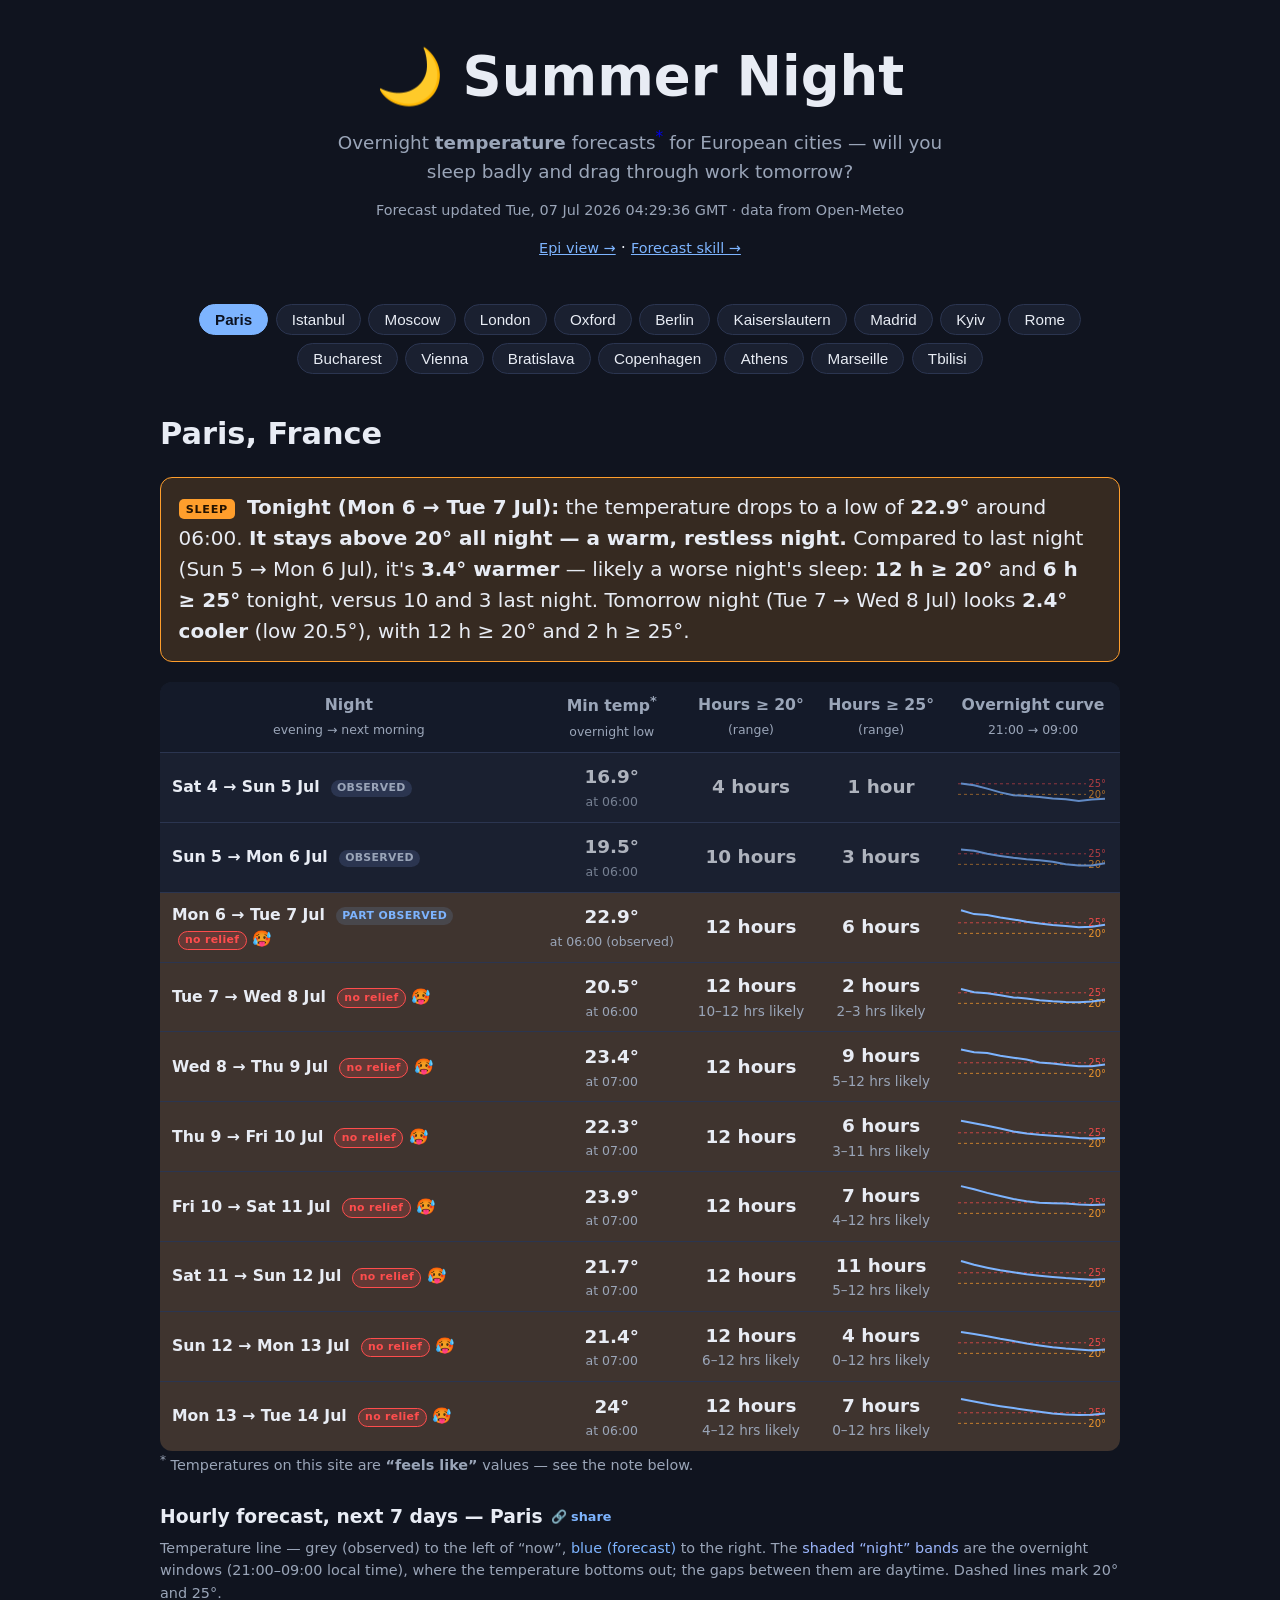
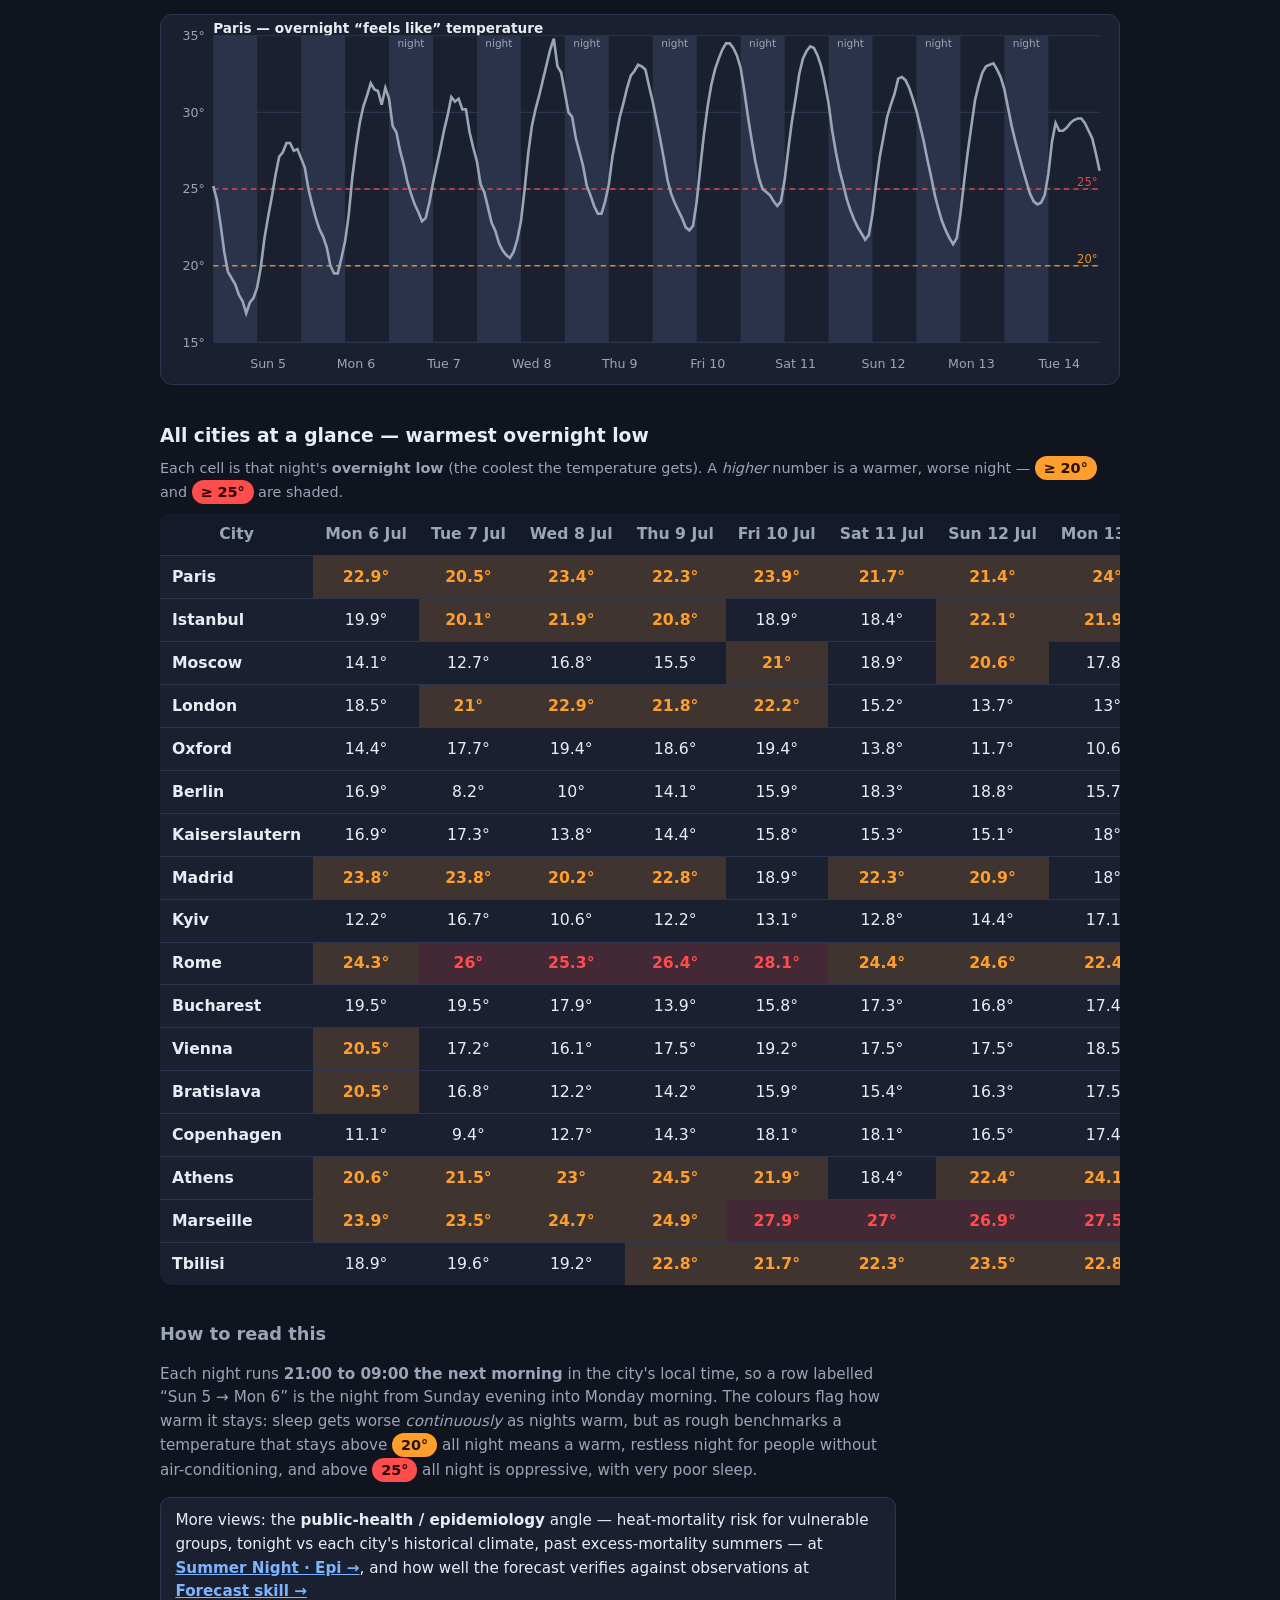
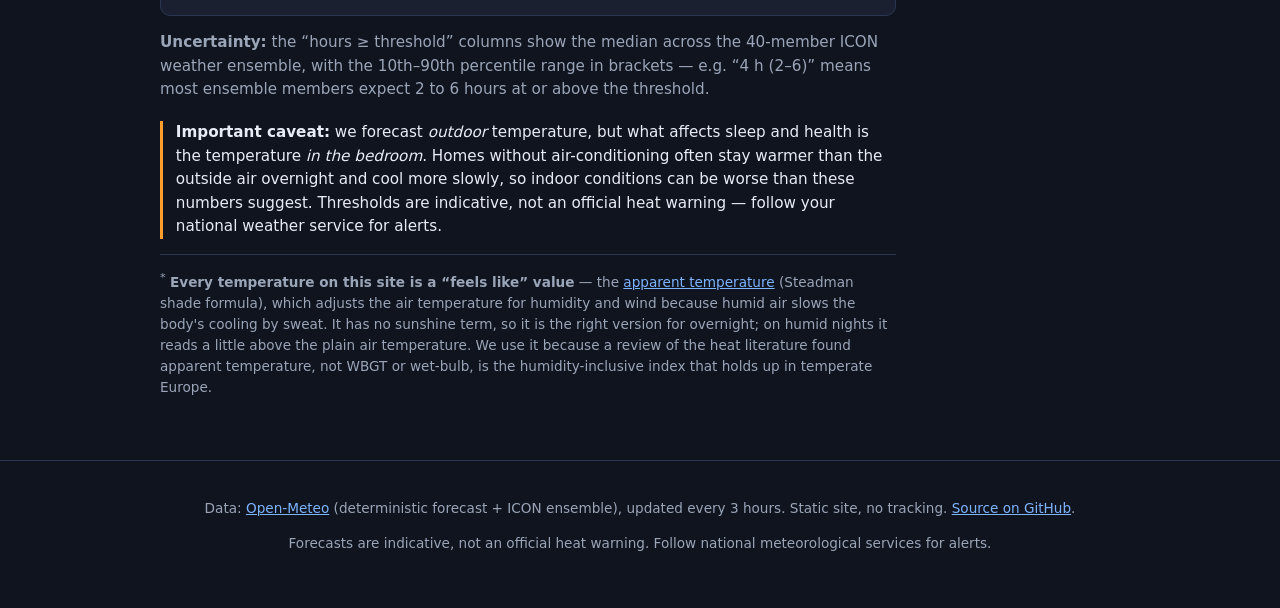
==== commit ab9c93f4: "Make chart night bands clearly visible: cool tint + 'night' labels + clearer caption Colleague feedb" ====
--- a/index.html
+++ b/index.html
@@ -41,9 +41,11 @@
       see the note below.</p>
 
     <h3>Hourly forecast, next 7 days — <span id="chartCity"></span><a id="chartShare" class="sharelink" href="#" title="Copy a shareable link to this city">🔗 <span class="sharetext">share</span></a></h3>
-    <p class="chart-note">Overnight temperature — <span style="color:var(--muted)">grey (observed)</span>
+    <p class="chart-note">Temperature line — <span style="color:var(--muted)">grey (observed)</span>
       to the left of “now”, <span style="color:var(--accent)">blue (forecast)</span> to the right.
-      Shaded bands are the overnight windows (21:00–09:00 local time); dashed lines mark 20° and 25°.</p>
+      The <span style="color:#9db8ff">shaded “night” bands</span> are the overnight windows
+      (21:00–09:00 local time), where the temperature bottoms out; the gaps between them are daytime.
+      Dashed lines mark 20° and 25°.</p>
     <div id="chart" class="chart"></div>
   </section>
 
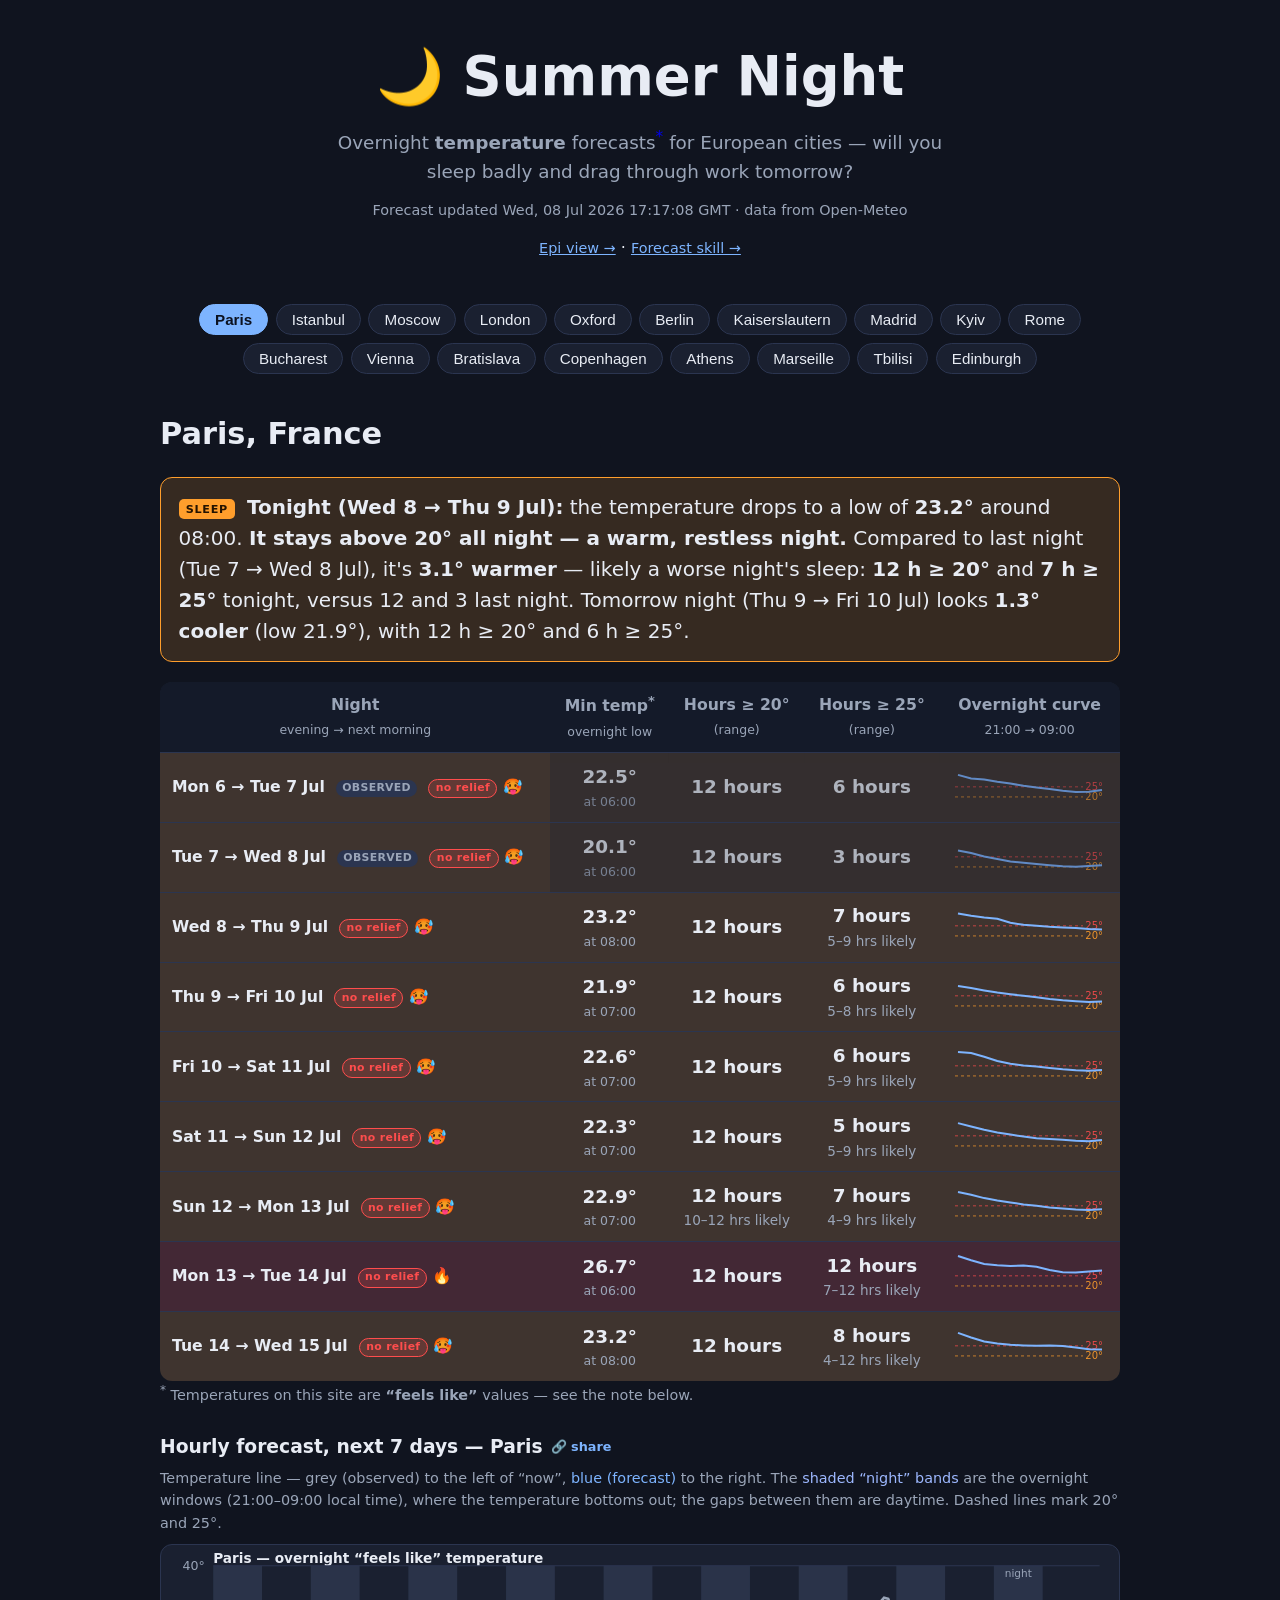
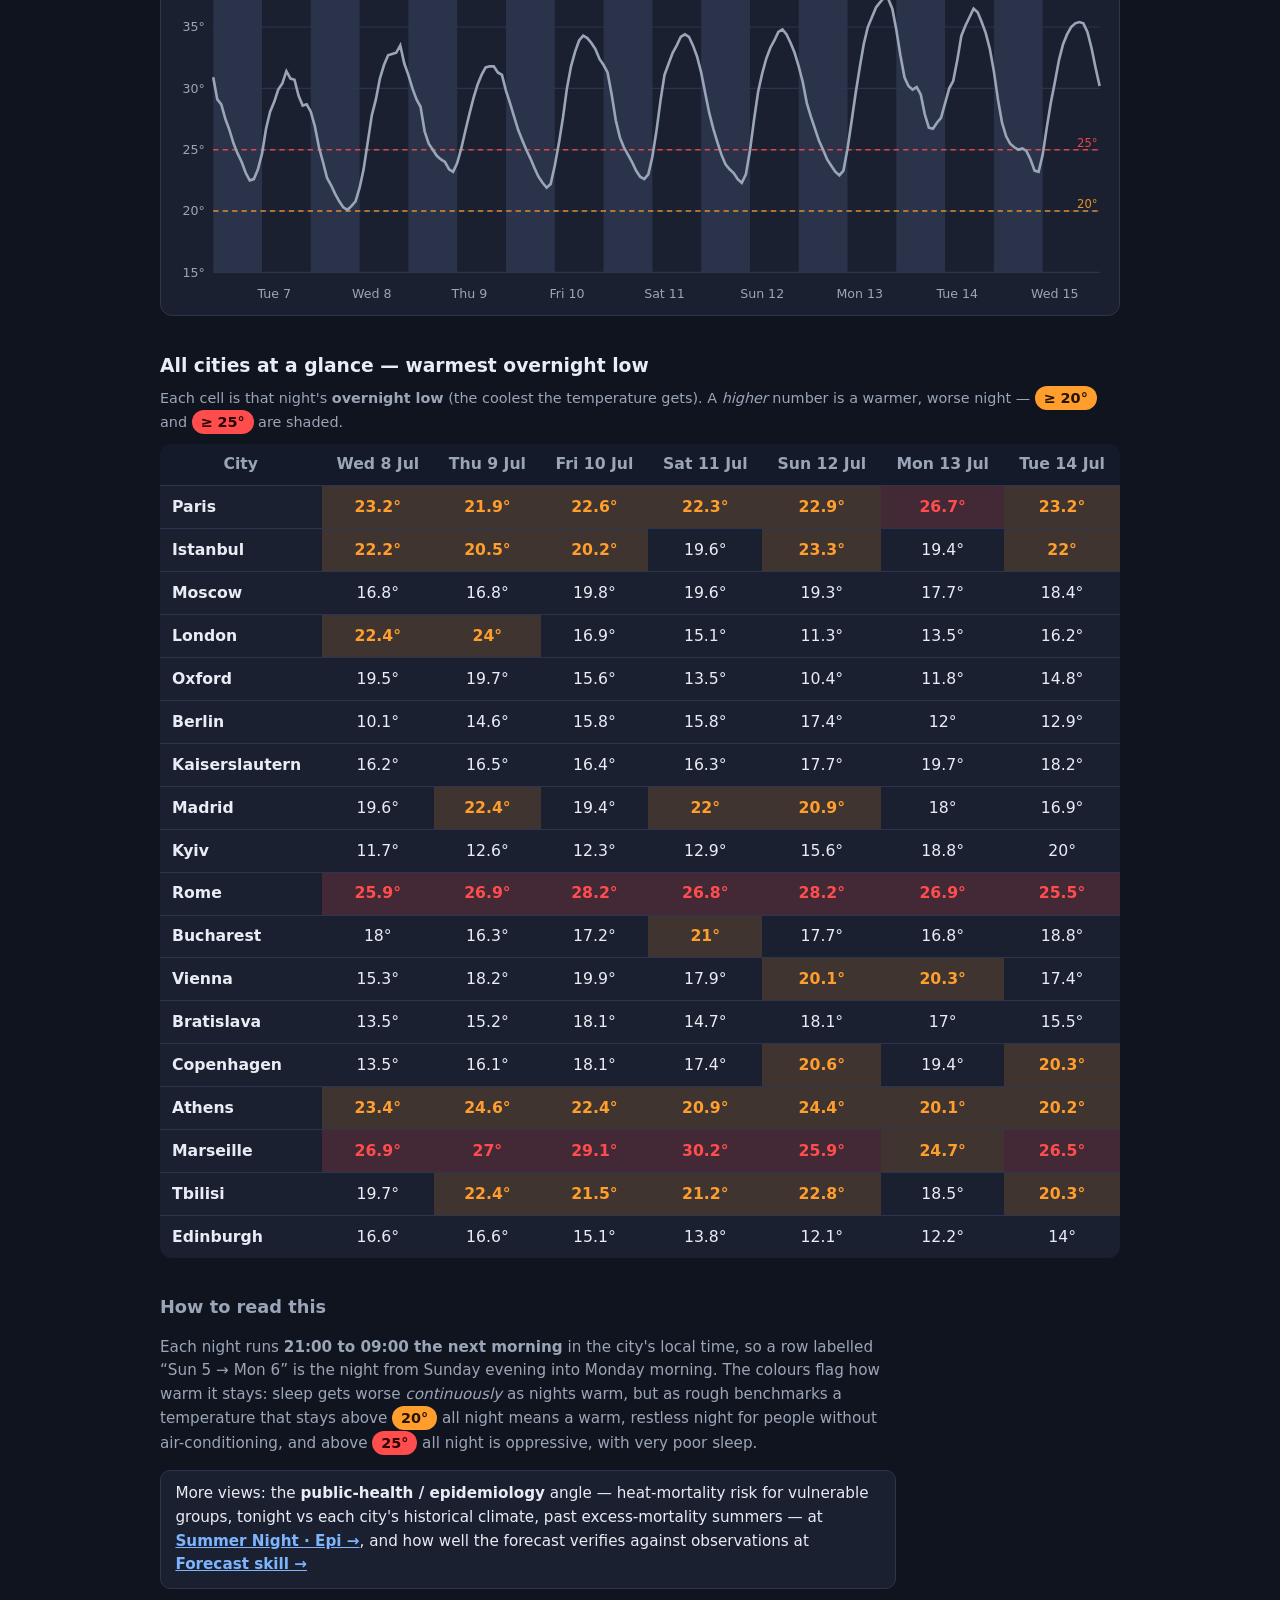
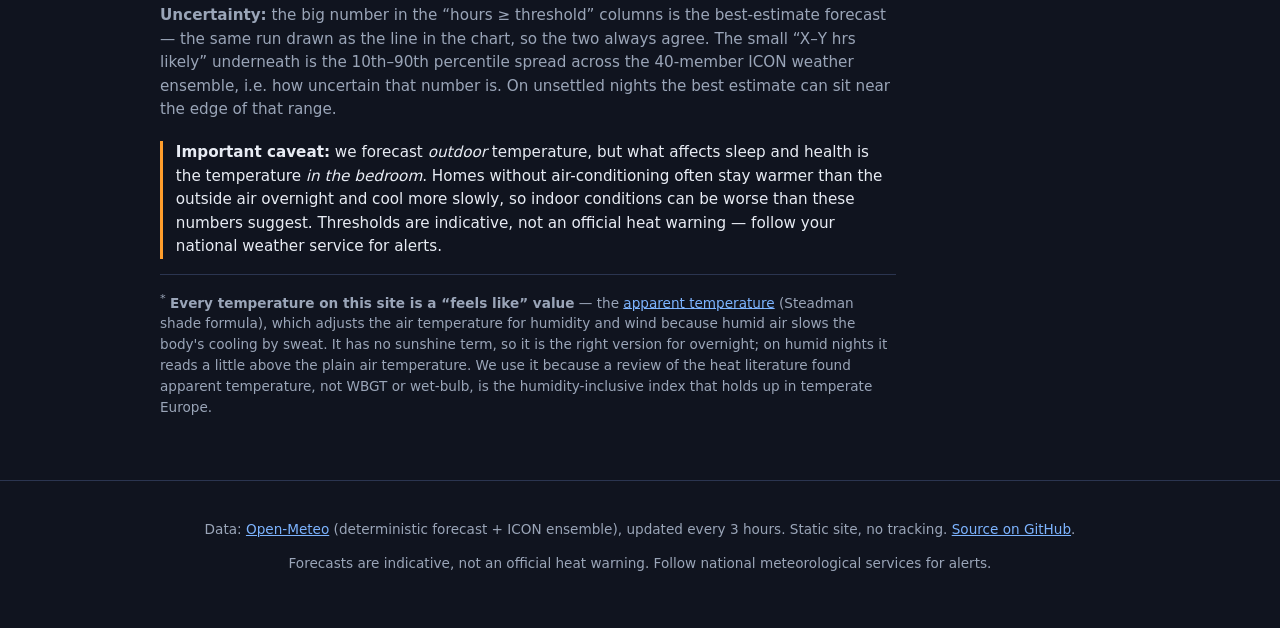
==== commit 0492edc7: "Make hours-above headline the deterministic count (matches the chart), ensemble = range The table sh" ====
--- a/index.html
+++ b/index.html
@@ -71,9 +71,11 @@
       risk for vulnerable groups, tonight vs each city's historical climate, past excess-mortality
       summers — at <a href="epi/">Summer Night · Epi &rarr;</a>, and how well the forecast verifies
       against observations at <a href="skill/">Forecast skill &rarr;</a></p>
-    <p><strong>Uncertainty:</strong> the “hours ≥ threshold” columns show the median across the
-      40-member ICON weather ensemble, with the 10th–90th percentile range in brackets — e.g.
-      “4 h (2–6)” means most ensemble members expect 2 to 6 hours at or above the threshold.</p>
+    <p><strong>Uncertainty:</strong> the big number in the “hours ≥ threshold” columns is the
+      best-estimate forecast — the same run drawn as the line in the chart, so the two always agree.
+      The small “X–Y hrs likely” underneath is the 10th–90th percentile spread across the 40-member
+      ICON weather ensemble, i.e. how uncertain that number is. On unsettled nights the best estimate
+      can sit near the edge of that range.</p>
     <p class="caveat"><strong>Important caveat:</strong> we forecast <em>outdoor</em> temperature, but
       what affects sleep and health is the temperature <em>in the bedroom</em>. Homes without
       air-conditioning often stay warmer than the outside air overnight and cool more slowly, so indoor
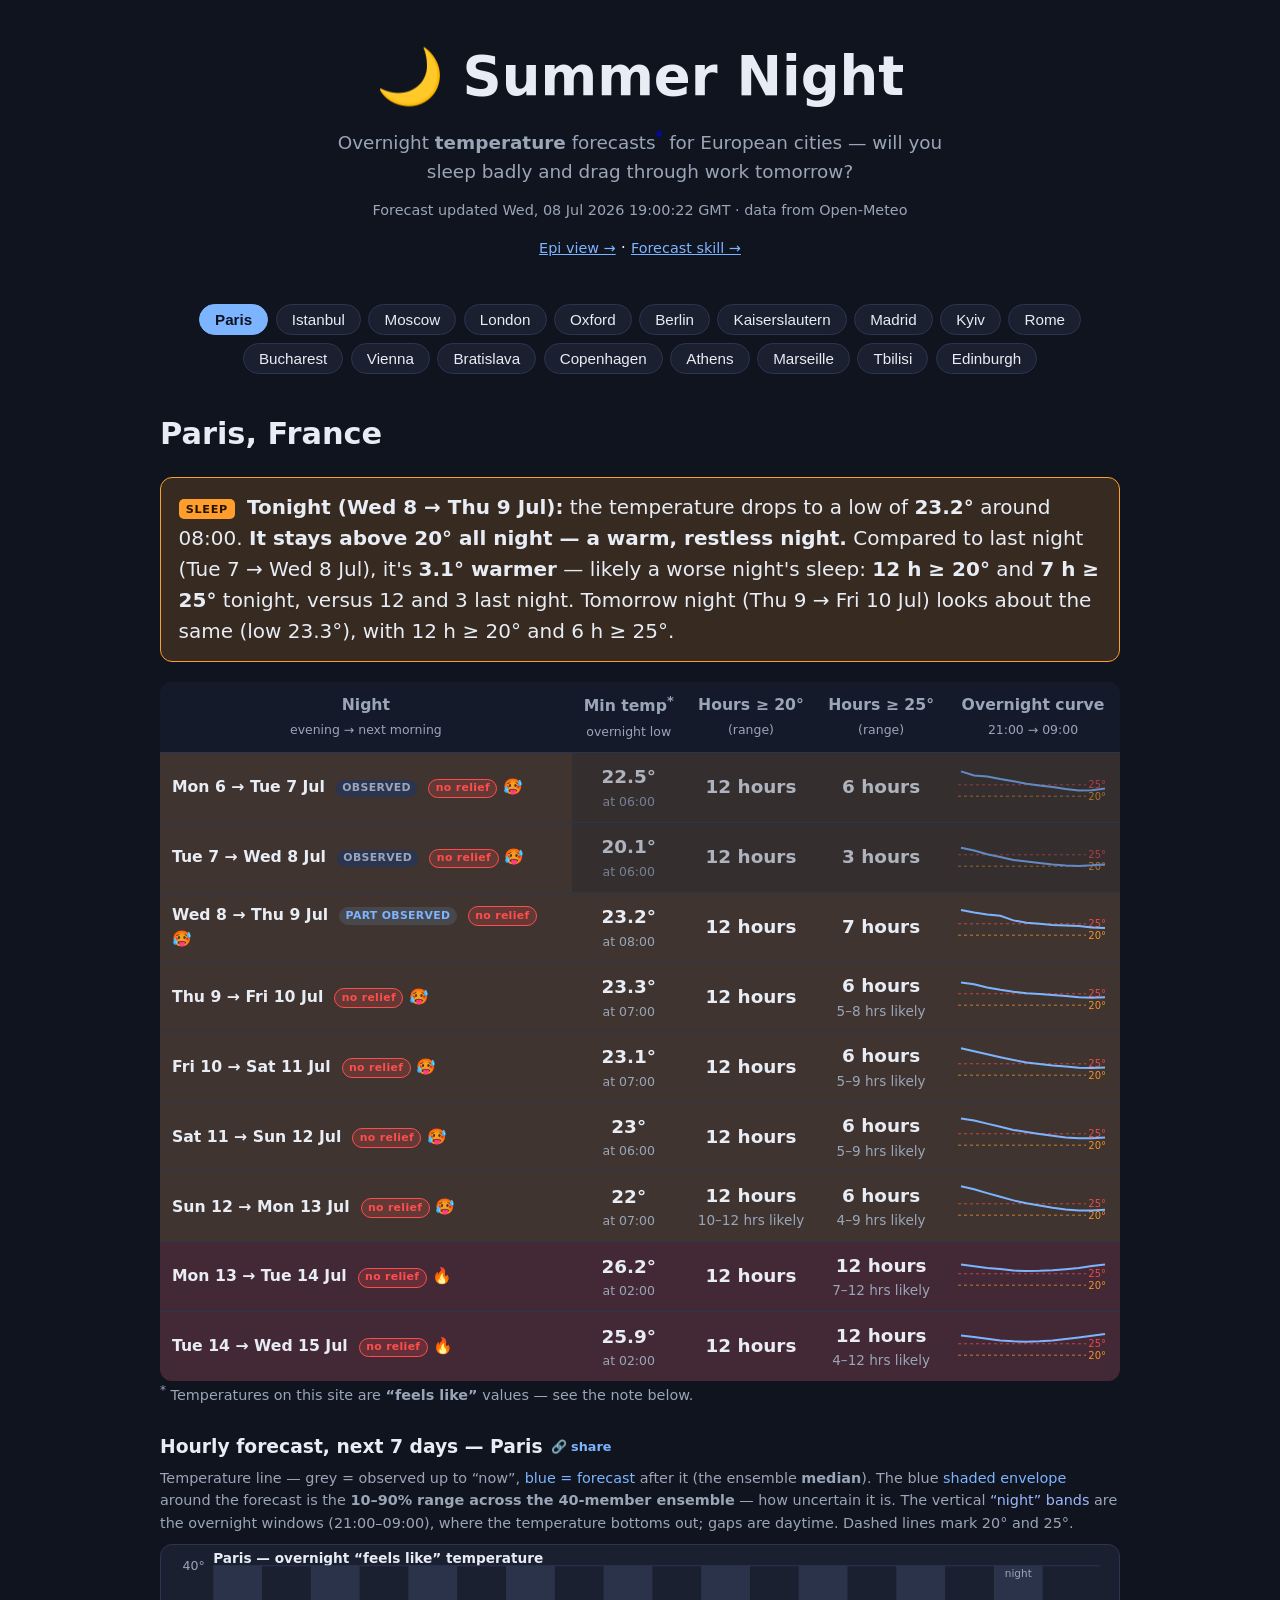
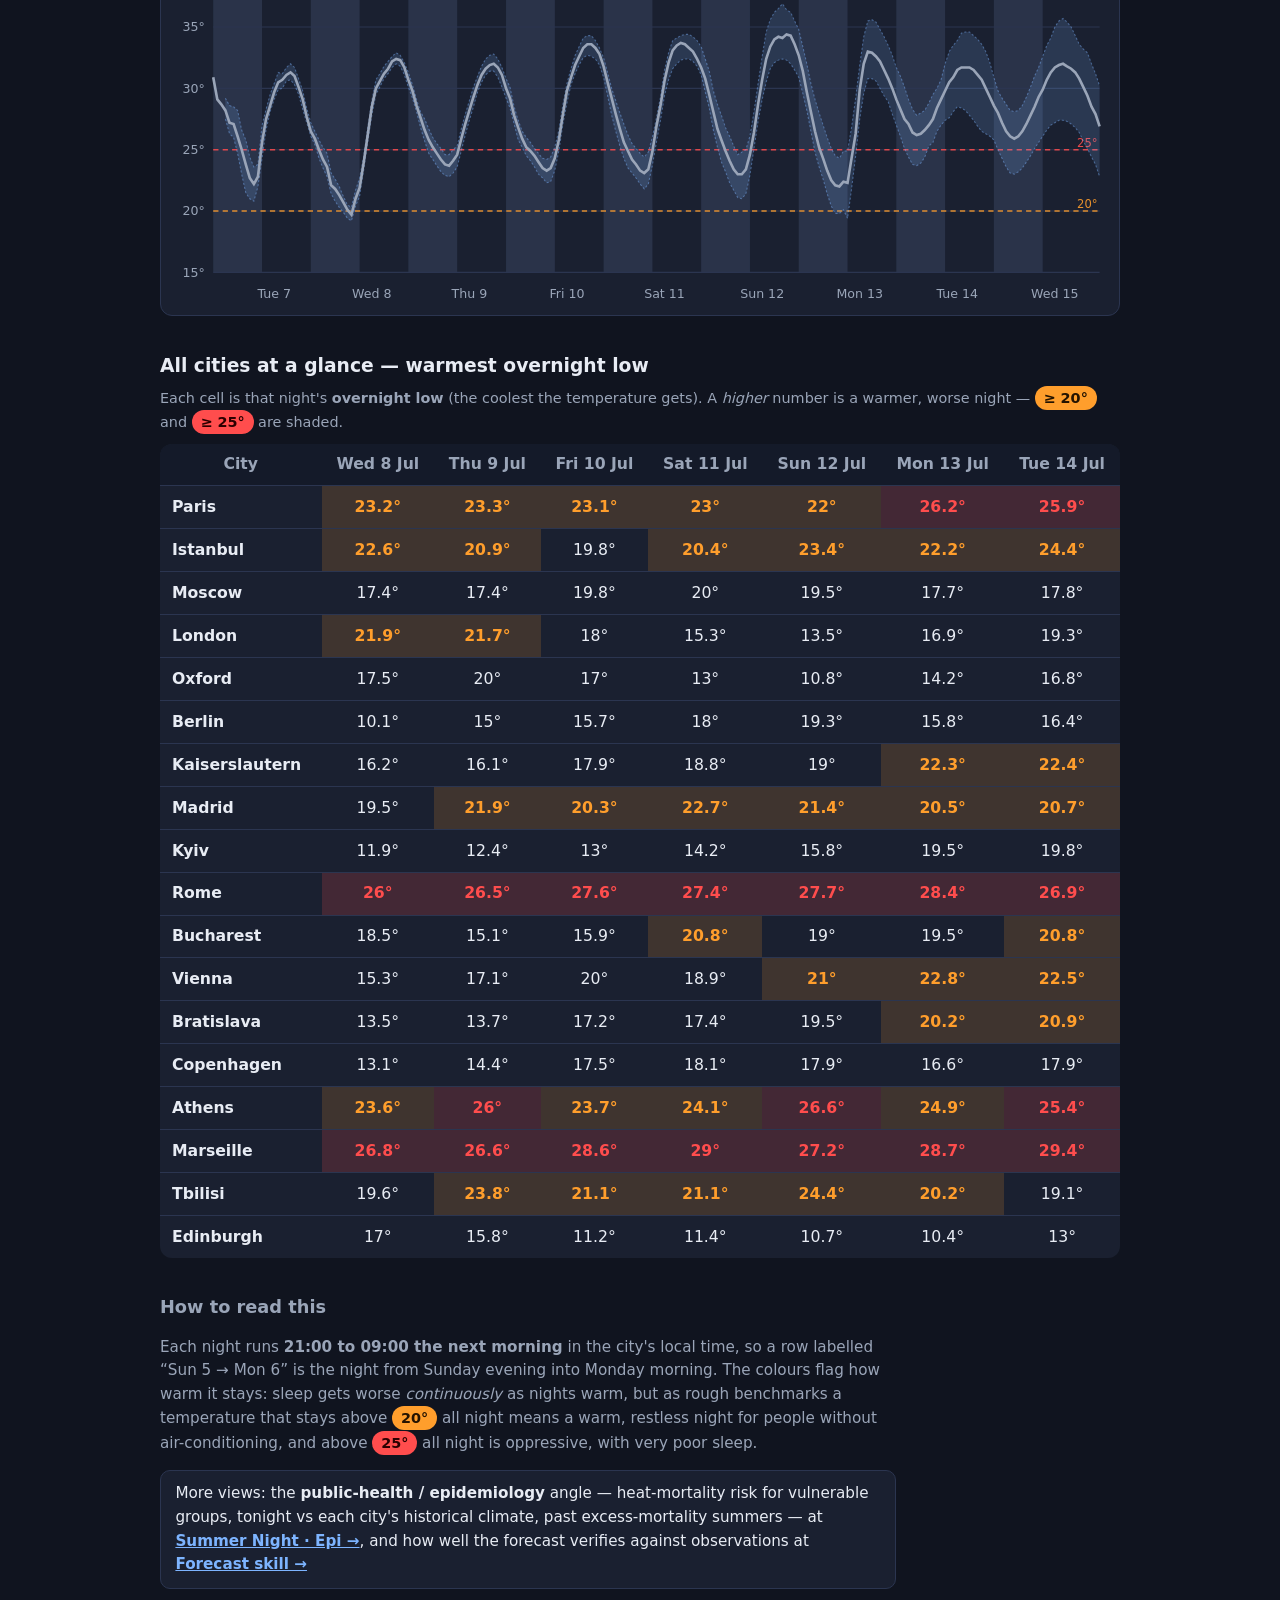
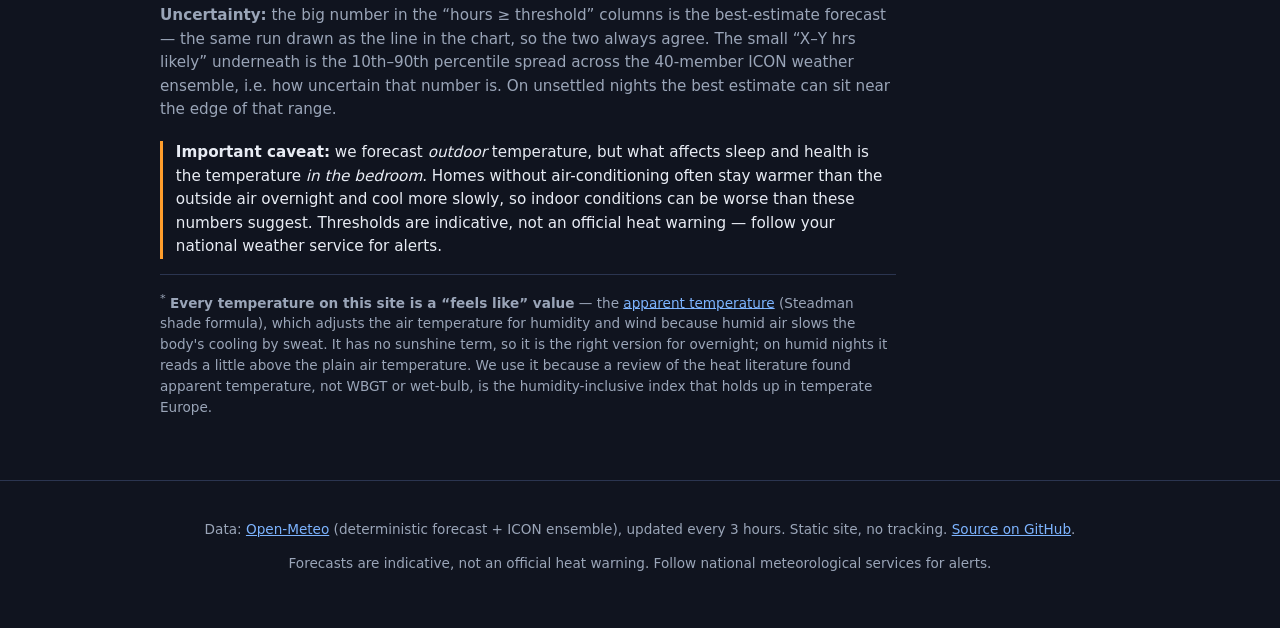
==== commit 44c21eaf: "Chart: ensemble-median line + shaded 10-90% band; table counts from the median curve Store per-hour " ====
--- a/index.html
+++ b/index.html
@@ -41,11 +41,12 @@
       see the note below.</p>
 
     <h3>Hourly forecast, next 7 days — <span id="chartCity"></span><a id="chartShare" class="sharelink" href="#" title="Copy a shareable link to this city">🔗 <span class="sharetext">share</span></a></h3>
-    <p class="chart-note">Temperature line — <span style="color:var(--muted)">grey (observed)</span>
-      to the left of “now”, <span style="color:var(--accent)">blue (forecast)</span> to the right.
-      The <span style="color:#9db8ff">shaded “night” bands</span> are the overnight windows
-      (21:00–09:00 local time), where the temperature bottoms out; the gaps between them are daytime.
-      Dashed lines mark 20° and 25°.</p>
+    <p class="chart-note">Temperature line — <span style="color:var(--muted)">grey = observed</span>
+      up to “now”, <span style="color:var(--accent)">blue = forecast</span> after it (the ensemble
+      <strong>median</strong>). The blue <span style="color:var(--accent)">shaded envelope</span> around the
+      forecast is the <strong>10–90% range across the 40-member ensemble</strong> — how uncertain it is.
+      The vertical <span style="color:#9db8ff">“night” bands</span> are the overnight windows (21:00–09:00),
+      where the temperature bottoms out; gaps are daytime. Dashed lines mark 20° and 25°.</p>
     <div id="chart" class="chart"></div>
   </section>
 
